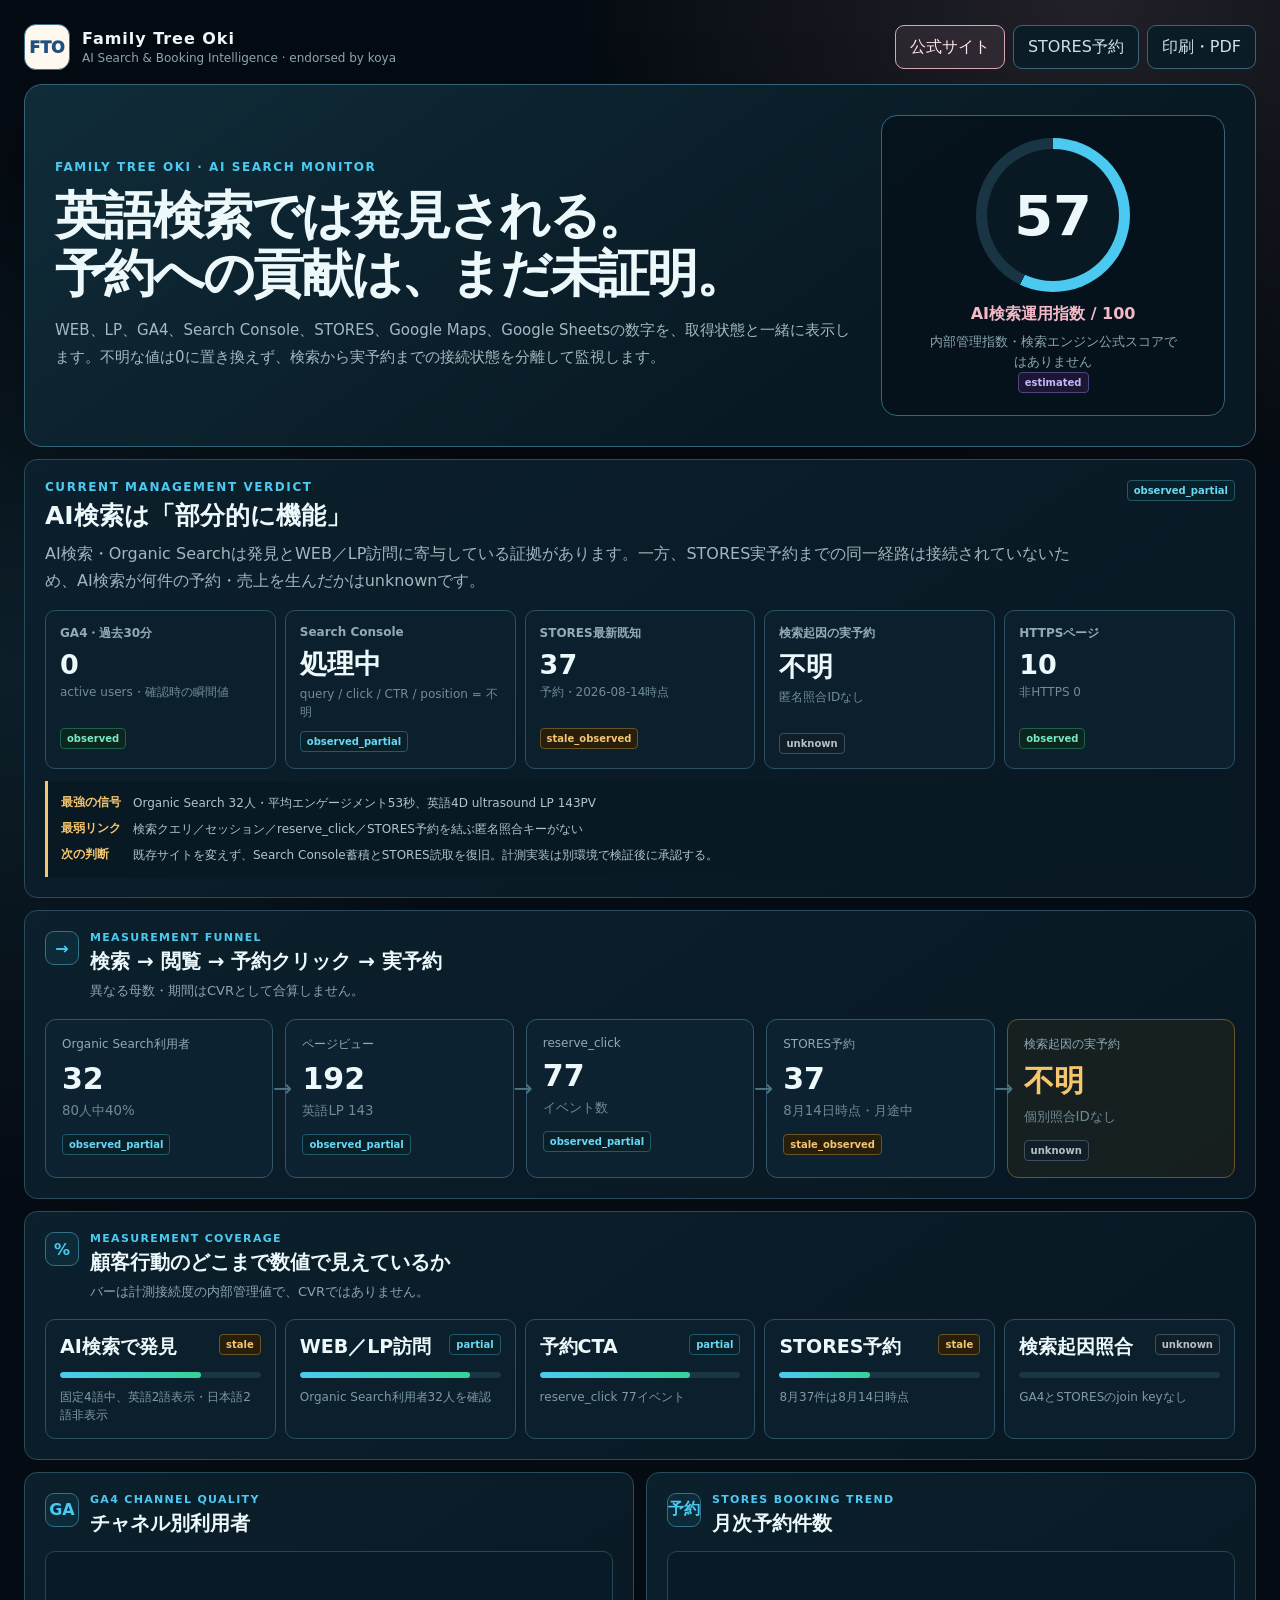
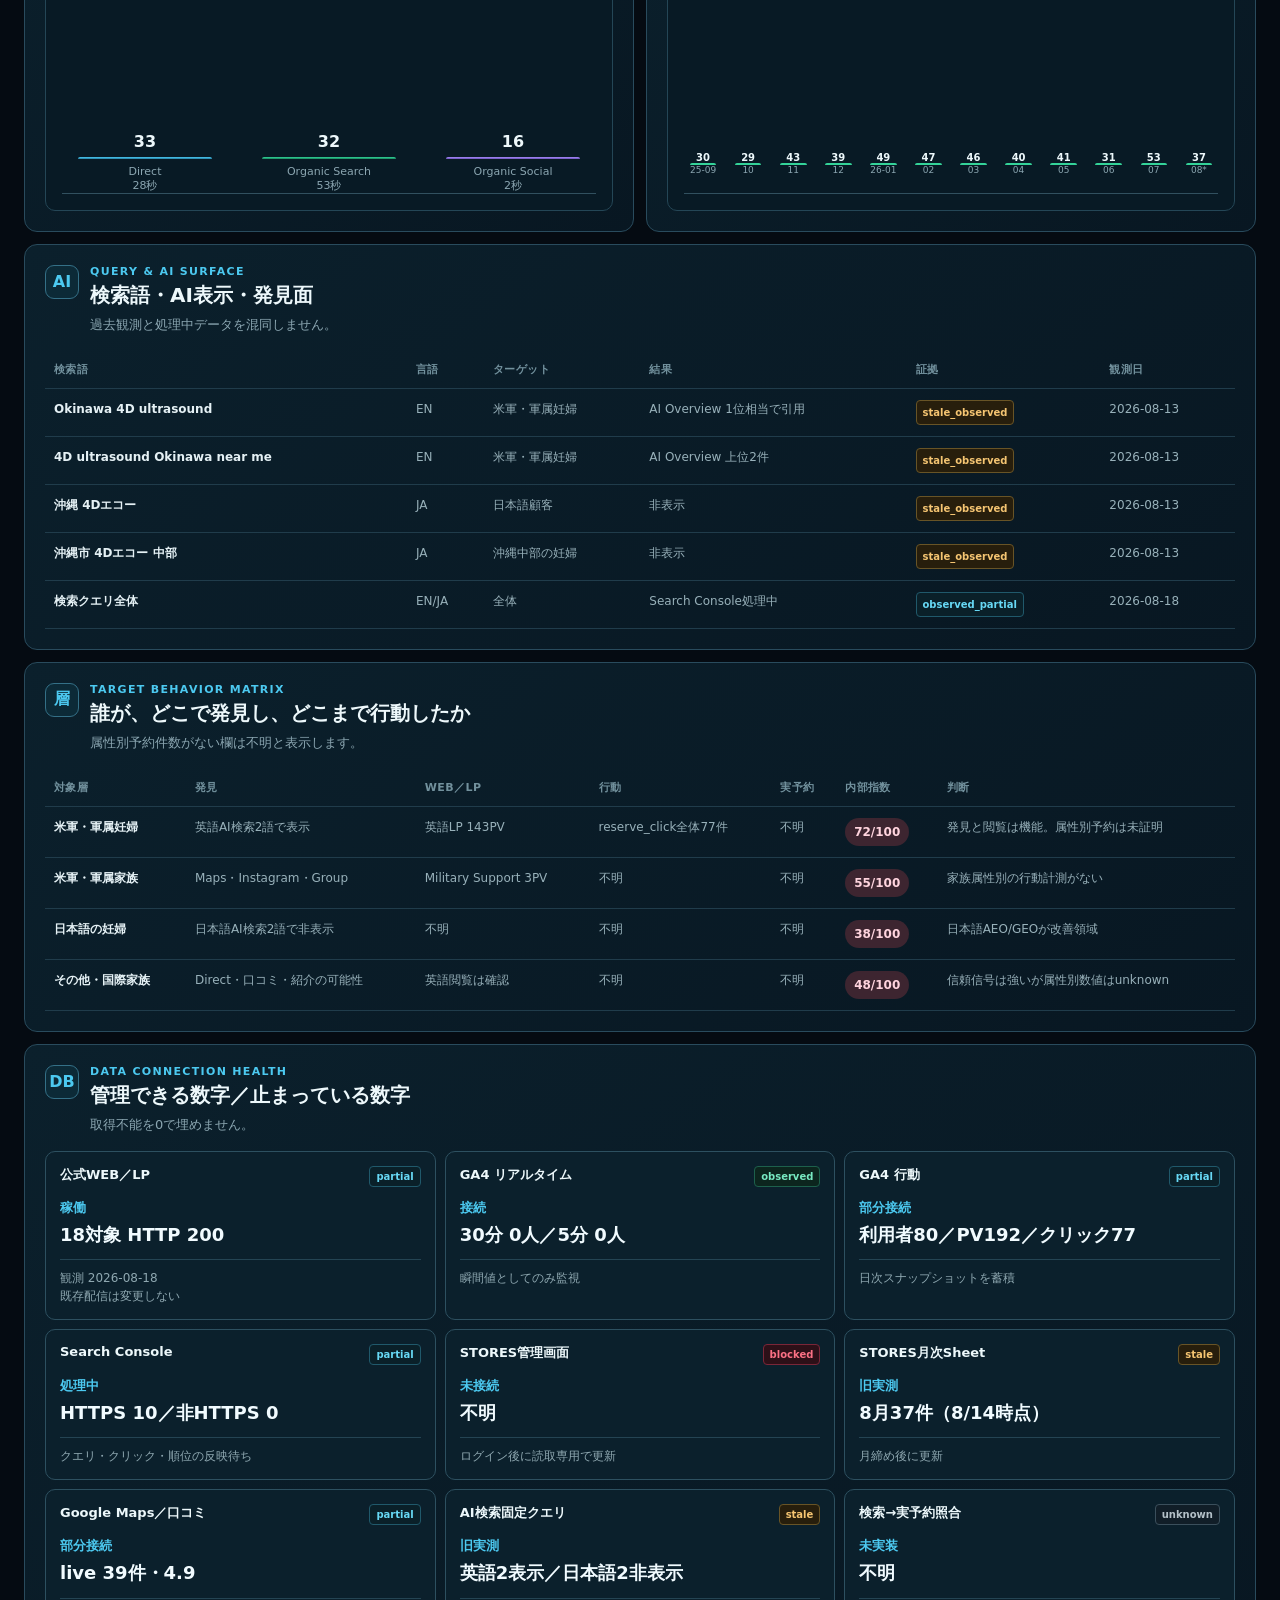
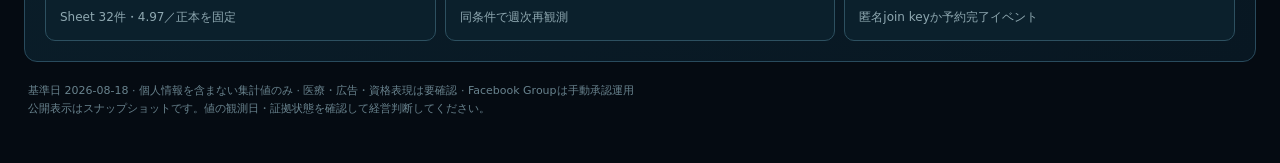
==== familytreeoki-ai-search/index.html @ 5e57e533 "Publish Family Tree Oki AI search dashboard 2026-08-18" ====
<!doctype html>
<html lang="ja">
<head>
  <meta charset="utf-8">
  <meta name="viewport" content="width=device-width,initial-scale=1">
  <meta name="theme-color" content="#07131d">
  <meta name="description" content="Family Tree OkiのAI検索、WEB・LP行動、予約導線を証拠状態付きで可視化する経営ダッシュボード">
  <title>Family Tree Oki AI検索・予約ダッシュボード | koya</title>
  <style>
    :root{--bg:#050b12;--panel:#0b202c;--raised:#0e2a38;--line:#294b5d;--text:#edf8fb;--muted:#8ba6b1;--cyan:#4cc9f0;--teal:#34d399;--amber:#f6c66f;--rose:#f4b9c7;--red:#fb7185;--violet:#c4b5fd}
    *{box-sizing:border-box}html{scroll-behavior:smooth}body{margin:0;background:radial-gradient(circle at 85% 0,rgb(244 185 199/12%),transparent 32rem),radial-gradient(circle at 0 20%,rgb(76 201 240/10%),transparent 32rem),var(--bg);color:var(--text);font-family:Inter,"Noto Sans JP","Yu Gothic UI",Meiryo,system-ui,sans-serif}
    a,button{font:inherit}a{color:inherit}.shell{max-width:1480px;margin:auto;padding:24px}.top{display:flex;align-items:center;justify-content:space-between;gap:16px;margin-bottom:14px}.brand{display:flex;align-items:center;gap:12px}.mark{width:46px;height:46px;display:grid;place-items:center;border:1px solid #3b7188;border-radius:12px;background:#fff8ef;color:#205080;font-weight:1000}.brand b{display:block;font-size:16px;letter-spacing:.06em}.brand small{display:block;margin-top:3px;color:var(--muted);font-size:12px}.top-actions{display:flex;gap:8px;flex-wrap:wrap}.button{min-height:44px;padding:0 14px;display:inline-flex;align-items:center;border:1px solid #3b6577;border-radius:9px;background:#0b1c27;color:#cbe2e9;text-decoration:none;cursor:pointer}.button.primary{border-color:#d9a5b2;color:#ffe4ea;background:rgb(217 165 178/10%)}
    .hero{padding:30px;display:grid;grid-template-columns:minmax(0,1.4fr) minmax(280px,.6fr);gap:24px;align-items:center;border:1px solid #356377;border-radius:18px;background:linear-gradient(145deg,#102c39,#081923 68%);box-shadow:0 24px 70px rgb(0 0 0/25%)}.eyebrow{color:var(--cyan);font-size:12px;font-weight:900;letter-spacing:.13em}.hero h1{max-width:900px;margin:12px 0 14px;font-size:clamp(30px,4vw,52px);line-height:1.15;letter-spacing:-.04em}.hero p{max-width:930px;margin:0;color:#a2bac3;font-size:15px;line-height:1.8}.score{min-height:250px;padding:22px;display:grid;place-items:center;align-content:center;border:1px solid #37657a;border-radius:16px;background:rgb(4 15 23/65%);text-align:center}.ring{width:154px;height:154px;display:grid;place-items:center;border-radius:50%;background:conic-gradient(var(--cyan) 0 205.2deg,#193543 205.2deg);position:relative}.ring:after{content:"";position:absolute;inset:11px;border-radius:50%;background:#081923}.ring strong{position:relative;z-index:1;font-size:56px}.score span{margin-top:12px;color:var(--rose);font-weight:900}.score small{max-width:250px;margin-top:7px;color:var(--muted);line-height:1.5}
    .panel{margin-top:12px;padding:20px;border:1px solid var(--line);border-radius:13px;background:linear-gradient(145deg,#0b202c,#081722)}.section-head{display:flex;align-items:flex-start;gap:11px}.icon{width:34px;height:34px;display:grid;place-items:center;flex:0 0 auto;border:1px solid #347087;border-radius:9px;background:#0c2a37;color:var(--cyan);font-weight:900}.section-head small{display:block;color:var(--cyan);font-size:11px;font-weight:900;letter-spacing:.12em}.section-head h2{margin:4px 0 0;font-size:20px}.section-head p{margin:6px 0 0;color:var(--muted);font-size:13px;line-height:1.55}
    .verdict{display:flex;align-items:flex-start;justify-content:space-between;gap:20px}.verdict h2{margin:5px 0 8px;font-size:25px}.verdict p{max-width:1050px;margin:0;color:#9fb7c0;line-height:1.7}.grid5{margin-top:16px;display:grid;grid-template-columns:repeat(5,minmax(0,1fr));gap:9px}.grid4{margin-top:16px;display:grid;grid-template-columns:repeat(4,minmax(0,1fr));gap:9px}.grid3{margin-top:16px;display:grid;grid-template-columns:repeat(3,minmax(0,1fr));gap:9px}.card{min-width:0;padding:14px;border:1px solid #2d5060;border-radius:10px;background:var(--panel)}.card>span{display:block;color:#91acb7;font-size:12px;font-weight:800}.card>strong{display:block;margin-top:7px;font-size:27px;font-variant-numeric:tabular-nums}.card>small{display:block;min-height:34px;margin:4px 0 9px;color:#718c97;font-size:12px;line-height:1.45}.e{display:inline-flex;width:max-content;padding:4px 6px;border:1px solid #3b4f5c;border-radius:4px;background:#111e28;color:#a8b7c0;font-size:10px;font-weight:900}.observed{color:#78e9c2;border-color:#1d604c;background:#0c251e}.partial{color:#67d8f5;border-color:#20596b;background:#0a2029}.stale{color:#f5c572;border-color:#685426;background:#271e0c}.estimated{color:#c4b5fd;border-color:#51447f;background:#1b1730}.unknown{color:#b3c0c8}.blocked{color:#fb7185;border-color:#7a2638;background:#2d1018}
    .decision{margin-top:12px;padding:13px;display:grid;grid-template-columns:auto minmax(0,1fr);gap:8px 12px;border-left:3px solid var(--amber);background:#091923}.decision b{color:var(--amber);font-size:12px}.decision span{color:#afc5cc;font-size:12px;line-height:1.5}.funnel{margin-top:18px;display:grid;grid-template-columns:repeat(5,minmax(0,1fr));gap:12px}.stage{position:relative;min-height:150px;padding:16px;border:1px solid #315668;border-radius:11px;background:#0c2230}.stage:not(:last-child):after{content:"→";position:absolute;right:-20px;top:55px;color:#4a7585;font-size:23px;z-index:2}.stage span{display:block;color:#8eabb6;font-size:12px}.stage strong{display:block;margin-top:8px;font-size:30px}.stage small{display:block;margin:5px 0 12px;color:#6f8b96;line-height:1.5}.stage.last{border-color:#6a5528;background:rgb(73 54 20/22%)}.stage.last strong{color:var(--amber)}
    .meter{height:6px;margin-top:12px;overflow:hidden;border-radius:6px;background:#183644}.meter i{display:block;height:100%;border-radius:inherit;background:linear-gradient(90deg,var(--cyan),var(--teal))}.coverage .card header{display:flex;align-items:flex-start;justify-content:space-between;gap:8px}.coverage .card header strong{font-size:19px}.coverage .card p{margin:10px 0 0;color:#7f9aa6;font-size:12px;line-height:1.5}.charts{display:grid;grid-template-columns:1fr 1fr;gap:12px}.chart{height:260px;margin-top:14px;padding:16px;border:1px solid #244656;border-radius:10px;background:#081a25}.bars{height:100%;display:flex;align-items:end;justify-content:space-around;gap:18px;border-bottom:1px solid #31505f}.bar{width:25%;display:grid;align-content:end;justify-items:center;gap:6px;height:100%}.bar i{width:100%;min-height:2px;border-radius:7px 7px 0 0;background:linear-gradient(#4cc9f0,#247fa3)}.bar:nth-child(2) i{background:linear-gradient(#34d399,#16865f)}.bar:nth-child(3) i{background:linear-gradient(#a78bfa,#6b53bc)}.bar b{font-size:16px}.bar span{height:28px;color:var(--muted);font-size:11px;text-align:center}.trend{height:100%;display:flex;align-items:end;gap:7px;border-bottom:1px solid #31505f}.trend div{flex:1;display:grid;align-content:end;justify-items:center;height:100%}.trend i{width:70%;min-height:2px;border-radius:5px 5px 0 0;background:var(--teal)}.trend b{font-size:10px}.trend span{height:28px;color:var(--muted);font-size:9px}
    .table-wrap{margin-top:16px;overflow:auto}table{width:100%;min-width:920px;border-collapse:collapse}th,td{padding:11px 9px;border-bottom:1px solid #203c4b;text-align:left;vertical-align:top}th{color:#72919d;font-size:11px;letter-spacing:.04em}td{color:#98b1ba;font-size:12px;line-height:1.5}td strong{color:#e5f1f5}.pill{display:inline-flex;padding:5px 9px;border-radius:999px;background:#3d2530;color:#ffd4de;font-weight:900}.connections .card header{display:flex;justify-content:space-between;gap:8px}.connections .card header strong{font-size:13px}.connections .card h3{margin:12px 0 5px;color:var(--cyan);font-size:13px}.connections .card p{margin:0;color:#f1fbff;font-size:18px;font-weight:800;line-height:1.4}.connections .card footer{margin-top:12px;padding-top:9px;border-top:1px solid #244453;color:#8fa8b1;font-size:12px;line-height:1.5}.foot{padding:20px 4px;color:#69838e;font-size:11px;line-height:1.7}.print-note{display:none}
    @media(max-width:1150px){.grid5{grid-template-columns:repeat(3,1fr)}.grid4{grid-template-columns:repeat(2,1fr)}.funnel{grid-template-columns:repeat(2,1fr)}.stage:after{display:none}}
    @media(max-width:760px){.shell{padding:10px}.top,.verdict{display:grid}.hero,.charts{grid-template-columns:1fr}.hero{padding:22px}.grid5,.grid4,.grid3,.funnel{grid-template-columns:1fr}.decision{grid-template-columns:1fr}.top-actions{width:100%}.button{flex:1;justify-content:center}.score{min-height:220px}.panel{padding:15px}.chart{height:230px}.brand small{font-size:11px}}
    @media print{body{background:#fff;color:#17232b}.top-actions{display:none}.panel,.hero,.card,.chart,.score,.stage{break-inside:avoid;background:#fff;color:#17232b;box-shadow:none}.hero h1,.card>strong,.stage strong,.connections .card p{color:#17232b}.print-note{display:block}}
  </style>
</head>
<body>
  <main class="shell">
    <header class="top"><div class="brand"><div class="mark">FTO</div><div><b>Family Tree Oki</b><small>AI Search &amp; Booking Intelligence · endorsed by koya</small></div></div><div class="top-actions"><a class="button primary" href="https://familytreeoki.com/military-family-support/" target="_blank" rel="noreferrer">公式サイト</a><a class="button" href="https://familytree-oki.stores.jp/reserve/familytree_oki/1516927#pageContent" target="_blank" rel="noreferrer">STORES予約</a><button class="button" onclick="window.print()">印刷・PDF</button></div></header>
    <section class="hero"><div><div class="eyebrow">FAMILY TREE OKI · AI SEARCH MONITOR</div><h1>英語検索では発見される。<br>予約への貢献は、まだ未証明。</h1><p>WEB、LP、GA4、Search Console、STORES、Google Maps、Google Sheetsの数字を、取得状態と一緒に表示します。不明な値は0に置き換えず、検索から実予約までの接続状態を分離して監視します。</p></div><aside class="score"><div class="ring"><strong>57</strong></div><span>AI検索運用指数 / 100</span><small>内部管理指数・検索エンジン公式スコアではありません</small><div class="e estimated">estimated</div></aside></section>
    <section class="panel"><div class="verdict"><div><div class="eyebrow">CURRENT MANAGEMENT VERDICT</div><h2>AI検索は「部分的に機能」</h2><p>AI検索・Organic Searchは発見とWEB／LP訪問に寄与している証拠があります。一方、STORES実予約までの同一経路は接続されていないため、AI検索が何件の予約・売上を生んだかはunknownです。</p></div><div class="e partial">observed_partial</div></div><div class="grid5"><article class="card"><span>GA4・過去30分</span><strong>0</strong><small>active users・確認時の瞬間値</small><div class="e observed">observed</div></article><article class="card"><span>Search Console</span><strong>処理中</strong><small>query / click / CTR / position = 不明</small><div class="e partial">observed_partial</div></article><article class="card"><span>STORES最新既知</span><strong>37</strong><small>予約・2026-08-14時点</small><div class="e stale">stale_observed</div></article><article class="card"><span>検索起因の実予約</span><strong>不明</strong><small>匿名照合IDなし</small><div class="e unknown">unknown</div></article><article class="card"><span>HTTPSページ</span><strong>10</strong><small>非HTTPS 0</small><div class="e observed">observed</div></article></div><div class="decision"><b>最強の信号</b><span>Organic Search 32人・平均エンゲージメント53秒、英語4D ultrasound LP 143PV</span><b>最弱リンク</b><span>検索クエリ／セッション／reserve_click／STORES予約を結ぶ匿名照合キーがない</span><b>次の判断</b><span>既存サイトを変えず、Search Console蓄積とSTORES読取を復旧。計測実装は別環境で検証後に承認する。</span></div></section>
    <section class="panel"><div class="section-head"><div class="icon">→</div><div><small>MEASUREMENT FUNNEL</small><h2>検索 → 閲覧 → 予約クリック → 実予約</h2><p>異なる母数・期間はCVRとして合算しません。</p></div></div><div class="funnel"><article class="stage"><span>Organic Search利用者</span><strong>32</strong><small>80人中40%</small><div class="e partial">observed_partial</div></article><article class="stage"><span>ページビュー</span><strong>192</strong><small>英語LP 143</small><div class="e partial">observed_partial</div></article><article class="stage"><span>reserve_click</span><strong>77</strong><small>イベント数</small><div class="e partial">observed_partial</div></article><article class="stage"><span>STORES予約</span><strong>37</strong><small>8月14日時点・月途中</small><div class="e stale">stale_observed</div></article><article class="stage last"><span>検索起因の実予約</span><strong>不明</strong><small>個別照合IDなし</small><div class="e unknown">unknown</div></article></div></section>
    <section class="panel coverage"><div class="section-head"><div class="icon">%</div><div><small>MEASUREMENT COVERAGE</small><h2>顧客行動のどこまで数値で見えているか</h2><p>バーは計測接続度の内部管理値で、CVRではありません。</p></div></div><div class="grid5"><article class="card"><header><strong>AI検索で発見</strong><div class="e stale">stale</div></header><div class="meter"><i style="width:70%"></i></div><p>固定4語中、英語2語表示・日本語2語非表示</p></article><article class="card"><header><strong>WEB／LP訪問</strong><div class="e partial">partial</div></header><div class="meter"><i style="width:85%"></i></div><p>Organic Search利用者32人を確認</p></article><article class="card"><header><strong>予約CTA</strong><div class="e partial">partial</div></header><div class="meter"><i style="width:75%"></i></div><p>reserve_click 77イベント</p></article><article class="card"><header><strong>STORES予約</strong><div class="e stale">stale</div></header><div class="meter"><i style="width:45%"></i></div><p>8月37件は8月14日時点</p></article><article class="card"><header><strong>検索起因照合</strong><div class="e unknown">unknown</div></header><div class="meter"><i style="width:0%"></i></div><p>GA4とSTORESのjoin keyなし</p></article></div></section>
    <section class="charts"><article class="panel"><div class="section-head"><div class="icon">GA</div><div><small>GA4 CHANNEL QUALITY</small><h2>チャネル別利用者</h2></div></div><div class="chart"><div class="bars"><div class="bar"><b>33</b><i style="height:72%"></i><span>Direct<br>28秒</span></div><div class="bar"><b>32</b><i style="height:96%"></i><span>Organic Search<br>53秒</span></div><div class="bar"><b>16</b><i style="height:28%"></i><span>Organic Social<br>2秒</span></div></div></div></article><article class="panel"><div class="section-head"><div class="icon">予約</div><div><small>STORES BOOKING TREND</small><h2>月次予約件数</h2></div></div><div class="chart"><div class="trend"><div><b>30</b><i style="height:45%"></i><span>25-09</span></div><div><b>29</b><i style="height:43%"></i><span>10</span></div><div><b>43</b><i style="height:70%"></i><span>11</span></div><div><b>39</b><i style="height:62%"></i><span>12</span></div><div><b>49</b><i style="height:82%"></i><span>26-01</span></div><div><b>47</b><i style="height:77%"></i><span>02</span></div><div><b>46</b><i style="height:75%"></i><span>03</span></div><div><b>40</b><i style="height:64%"></i><span>04</span></div><div><b>41</b><i style="height:66%"></i><span>05</span></div><div><b>31</b><i style="height:47%"></i><span>06</span></div><div><b>53</b><i style="height:92%"></i><span>07</span></div><div><b>37</b><i style="height:58%"></i><span>08*</span></div></div></div></article></section>
    <section class="panel"><div class="section-head"><div class="icon">AI</div><div><small>QUERY &amp; AI SURFACE</small><h2>検索語・AI表示・発見面</h2><p>過去観測と処理中データを混同しません。</p></div></div><div class="table-wrap"><table><thead><tr><th>検索語</th><th>言語</th><th>ターゲット</th><th>結果</th><th>証拠</th><th>観測日</th></tr></thead><tbody><tr><td><strong>Okinawa 4D ultrasound</strong></td><td>EN</td><td>米軍・軍属妊婦</td><td>AI Overview 1位相当で引用</td><td><span class="e stale">stale_observed</span></td><td>2026-08-13</td></tr><tr><td><strong>4D ultrasound Okinawa near me</strong></td><td>EN</td><td>米軍・軍属妊婦</td><td>AI Overview 上位2件</td><td><span class="e stale">stale_observed</span></td><td>2026-08-13</td></tr><tr><td><strong>沖縄 4Dエコー</strong></td><td>JA</td><td>日本語顧客</td><td>非表示</td><td><span class="e stale">stale_observed</span></td><td>2026-08-13</td></tr><tr><td><strong>沖縄市 4Dエコー 中部</strong></td><td>JA</td><td>沖縄中部の妊婦</td><td>非表示</td><td><span class="e stale">stale_observed</span></td><td>2026-08-13</td></tr><tr><td><strong>検索クエリ全体</strong></td><td>EN/JA</td><td>全体</td><td>Search Console処理中</td><td><span class="e partial">observed_partial</span></td><td>2026-08-18</td></tr></tbody></table></div></section>
    <section class="panel"><div class="section-head"><div class="icon">層</div><div><small>TARGET BEHAVIOR MATRIX</small><h2>誰が、どこで発見し、どこまで行動したか</h2><p>属性別予約件数がない欄は不明と表示します。</p></div></div><div class="table-wrap"><table><thead><tr><th>対象層</th><th>発見</th><th>WEB／LP</th><th>行動</th><th>実予約</th><th>内部指数</th><th>判断</th></tr></thead><tbody><tr><td><strong>米軍・軍属妊婦</strong></td><td>英語AI検索2語で表示</td><td>英語LP 143PV</td><td>reserve_click全体77件</td><td>不明</td><td><span class="pill">72/100</span></td><td>発見と閲覧は機能。属性別予約は未証明</td></tr><tr><td><strong>米軍・軍属家族</strong></td><td>Maps・Instagram・Group</td><td>Military Support 3PV</td><td>不明</td><td>不明</td><td><span class="pill">55/100</span></td><td>家族属性別の行動計測がない</td></tr><tr><td><strong>日本語の妊婦</strong></td><td>日本語AI検索2語で非表示</td><td>不明</td><td>不明</td><td>不明</td><td><span class="pill">38/100</span></td><td>日本語AEO/GEOが改善領域</td></tr><tr><td><strong>その他・国際家族</strong></td><td>Direct・口コミ・紹介の可能性</td><td>英語閲覧は確認</td><td>不明</td><td>不明</td><td><span class="pill">48/100</span></td><td>信頼信号は強いが属性別数値はunknown</td></tr></tbody></table></div></section>
    <section class="panel connections"><div class="section-head"><div class="icon">DB</div><div><small>DATA CONNECTION HEALTH</small><h2>管理できる数字／止まっている数字</h2><p>取得不能を0で埋めません。</p></div></div><div class="grid3"><article class="card"><header><strong>公式WEB／LP</strong><span class="e partial">partial</span></header><h3>稼働</h3><p>18対象 HTTP 200</p><footer>観測 2026-08-18<br>既存配信は変更しない</footer></article><article class="card"><header><strong>GA4 リアルタイム</strong><span class="e observed">observed</span></header><h3>接続</h3><p>30分 0人／5分 0人</p><footer>瞬間値としてのみ監視</footer></article><article class="card"><header><strong>GA4 行動</strong><span class="e partial">partial</span></header><h3>部分接続</h3><p>利用者80／PV192／クリック77</p><footer>日次スナップショットを蓄積</footer></article><article class="card"><header><strong>Search Console</strong><span class="e partial">partial</span></header><h3>処理中</h3><p>HTTPS 10／非HTTPS 0</p><footer>クエリ・クリック・順位の反映待ち</footer></article><article class="card"><header><strong>STORES管理画面</strong><span class="e blocked">blocked</span></header><h3>未接続</h3><p>不明</p><footer>ログイン後に読取専用で更新</footer></article><article class="card"><header><strong>STORES月次Sheet</strong><span class="e stale">stale</span></header><h3>旧実測</h3><p>8月37件（8/14時点）</p><footer>月締め後に更新</footer></article><article class="card"><header><strong>Google Maps／口コミ</strong><span class="e partial">partial</span></header><h3>部分接続</h3><p>live 39件・4.9</p><footer>Sheet 32件・4.97／正本を固定</footer></article><article class="card"><header><strong>AI検索固定クエリ</strong><span class="e stale">stale</span></header><h3>旧実測</h3><p>英語2表示／日本語2非表示</p><footer>同条件で週次再観測</footer></article><article class="card"><header><strong>検索→実予約照合</strong><span class="e unknown">unknown</span></header><h3>未実装</h3><p>不明</p><footer>匿名join keyか予約完了イベント</footer></article></div></section>
    <footer class="foot">基準日 2026-08-18 · 個人情報を含まない集計値のみ · 医療・広告・資格表現は要確認 · Facebook Groupは手動承認運用<br>公開表示はスナップショットです。値の観測日・証拠状態を確認して経営判断してください。</footer>
  </main>
</body>
</html>
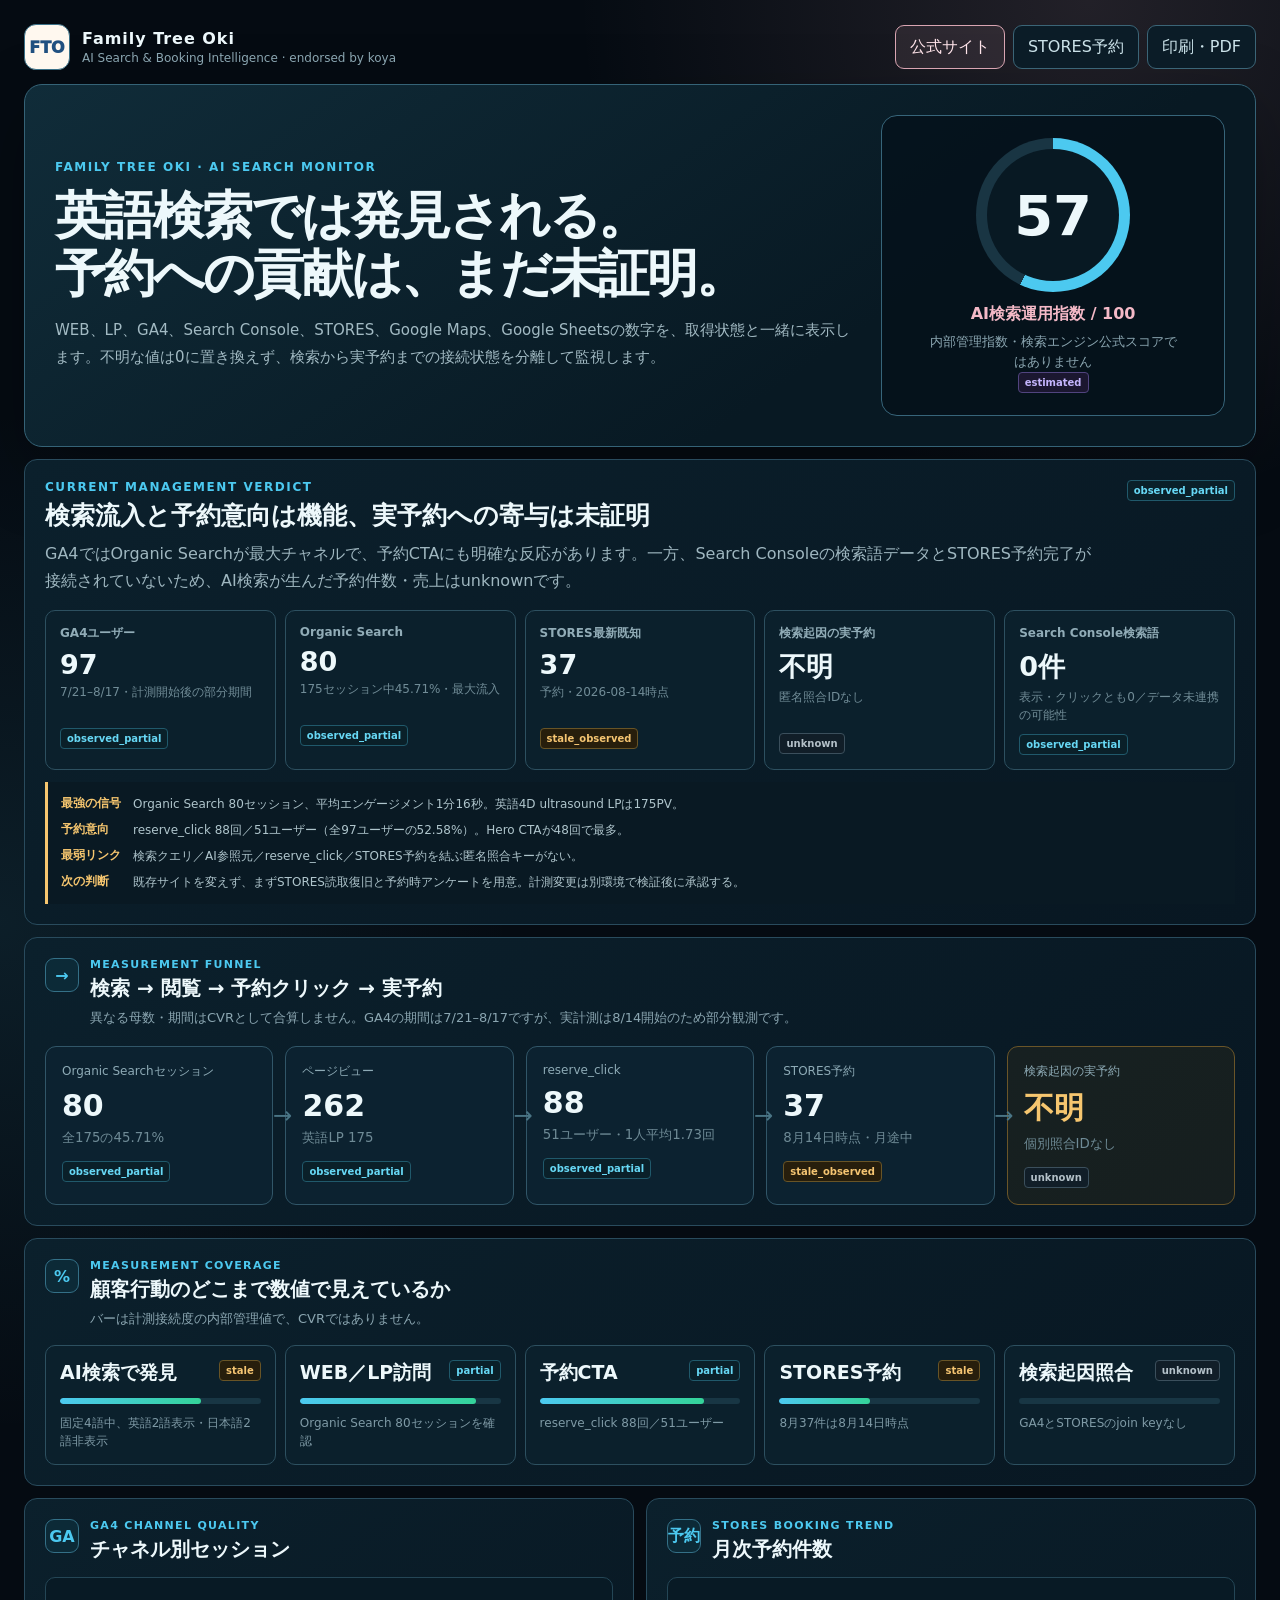
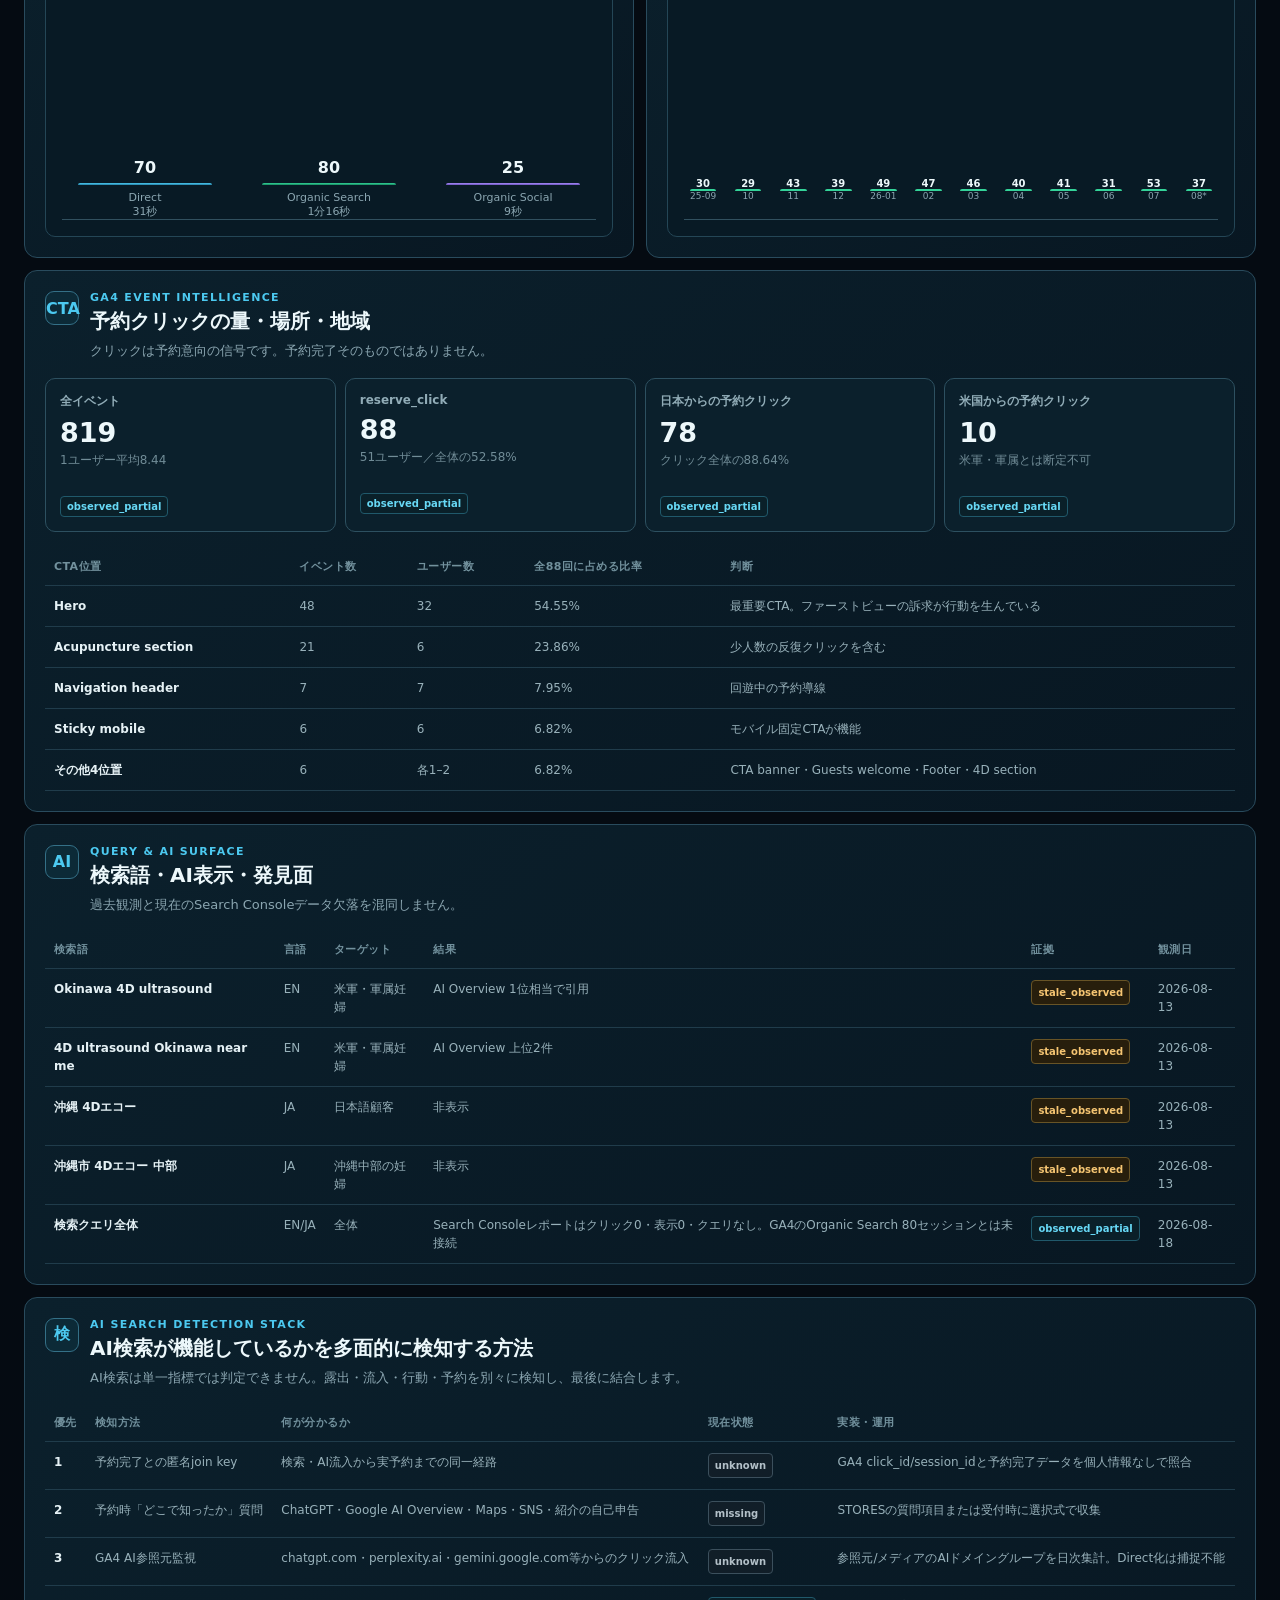
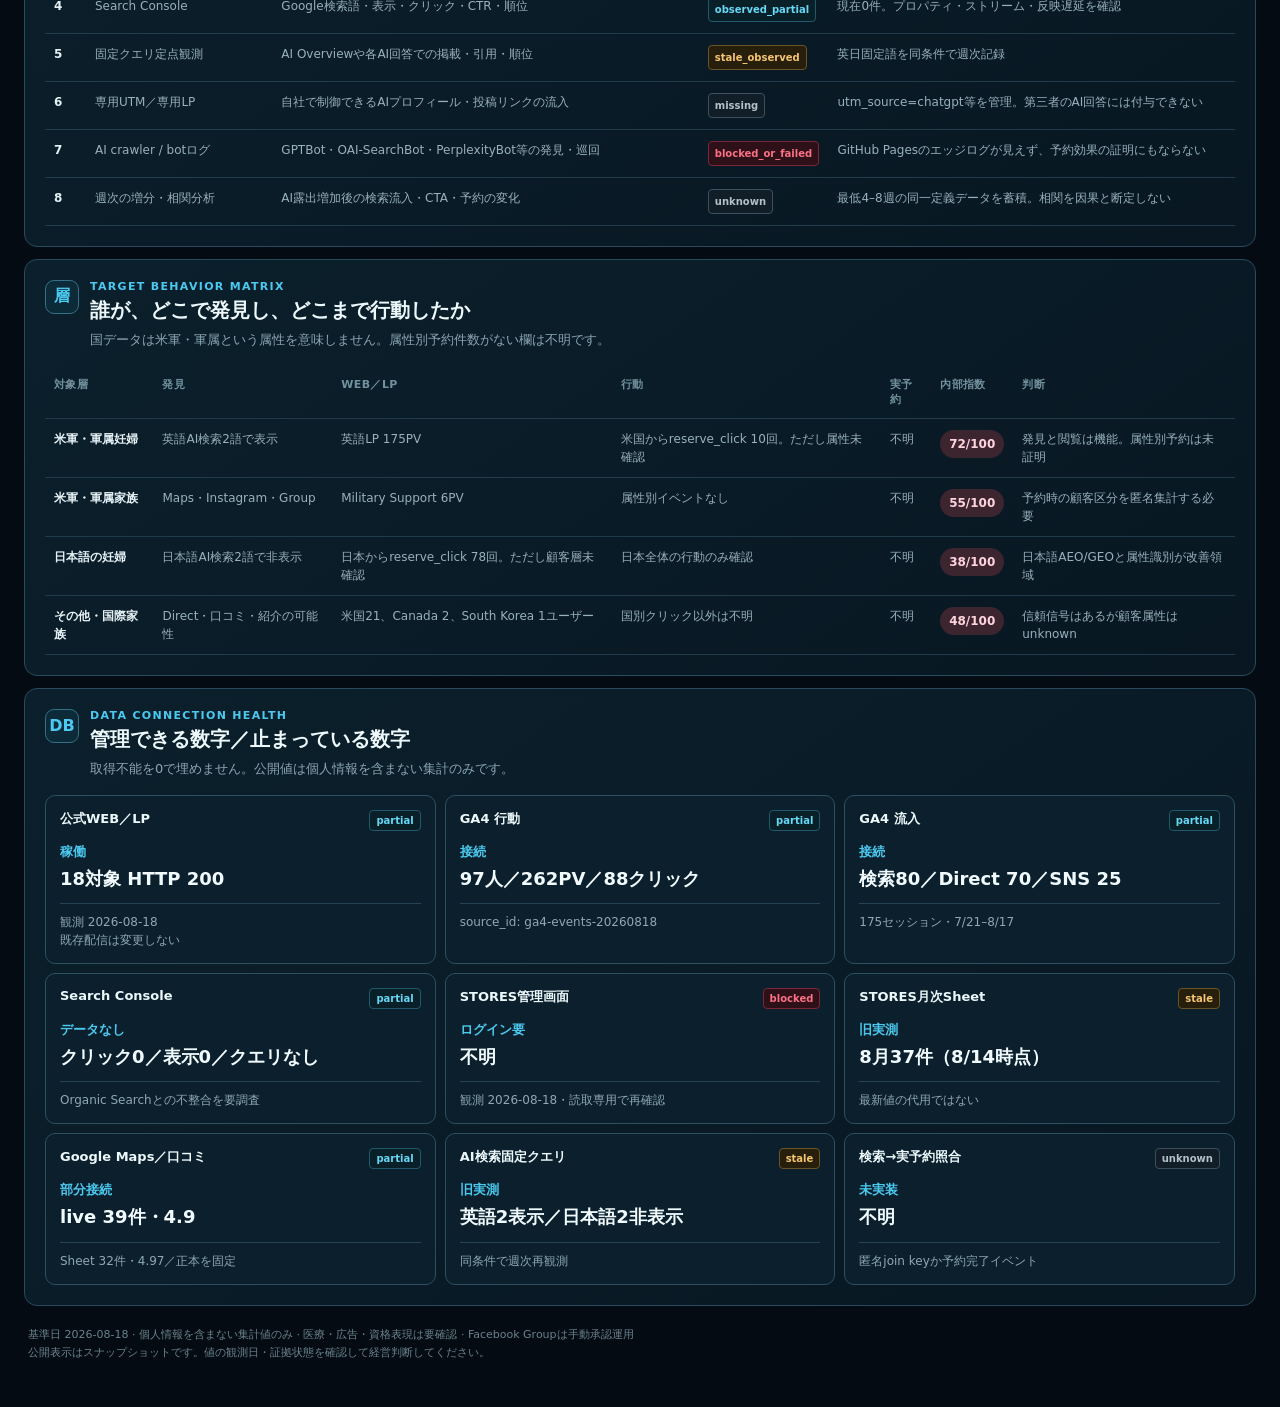
==== commit 489ab2c5: "Update Family Tree Oki AI search dashboard with GA4 event analysis" ====
--- a/familytreeoki-ai-search/index.html
+++ b/familytreeoki-ai-search/index.html
@@ -25,13 +25,15 @@
   <main class="shell">
     <header class="top"><div class="brand"><div class="mark">FTO</div><div><b>Family Tree Oki</b><small>AI Search &amp; Booking Intelligence · endorsed by koya</small></div></div><div class="top-actions"><a class="button primary" href="https://familytreeoki.com/military-family-support/" target="_blank" rel="noreferrer">公式サイト</a><a class="button" href="https://familytree-oki.stores.jp/reserve/familytree_oki/1516927#pageContent" target="_blank" rel="noreferrer">STORES予約</a><button class="button" onclick="window.print()">印刷・PDF</button></div></header>
     <section class="hero"><div><div class="eyebrow">FAMILY TREE OKI · AI SEARCH MONITOR</div><h1>英語検索では発見される。<br>予約への貢献は、まだ未証明。</h1><p>WEB、LP、GA4、Search Console、STORES、Google Maps、Google Sheetsの数字を、取得状態と一緒に表示します。不明な値は0に置き換えず、検索から実予約までの接続状態を分離して監視します。</p></div><aside class="score"><div class="ring"><strong>57</strong></div><span>AI検索運用指数 / 100</span><small>内部管理指数・検索エンジン公式スコアではありません</small><div class="e estimated">estimated</div></aside></section>
-    <section class="panel"><div class="verdict"><div><div class="eyebrow">CURRENT MANAGEMENT VERDICT</div><h2>AI検索は「部分的に機能」</h2><p>AI検索・Organic Searchは発見とWEB／LP訪問に寄与している証拠があります。一方、STORES実予約までの同一経路は接続されていないため、AI検索が何件の予約・売上を生んだかはunknownです。</p></div><div class="e partial">observed_partial</div></div><div class="grid5"><article class="card"><span>GA4・過去30分</span><strong>0</strong><small>active users・確認時の瞬間値</small><div class="e observed">observed</div></article><article class="card"><span>Search Console</span><strong>処理中</strong><small>query / click / CTR / position = 不明</small><div class="e partial">observed_partial</div></article><article class="card"><span>STORES最新既知</span><strong>37</strong><small>予約・2026-08-14時点</small><div class="e stale">stale_observed</div></article><article class="card"><span>検索起因の実予約</span><strong>不明</strong><small>匿名照合IDなし</small><div class="e unknown">unknown</div></article><article class="card"><span>HTTPSページ</span><strong>10</strong><small>非HTTPS 0</small><div class="e observed">observed</div></article></div><div class="decision"><b>最強の信号</b><span>Organic Search 32人・平均エンゲージメント53秒、英語4D ultrasound LP 143PV</span><b>最弱リンク</b><span>検索クエリ／セッション／reserve_click／STORES予約を結ぶ匿名照合キーがない</span><b>次の判断</b><span>既存サイトを変えず、Search Console蓄積とSTORES読取を復旧。計測実装は別環境で検証後に承認する。</span></div></section>
-    <section class="panel"><div class="section-head"><div class="icon">→</div><div><small>MEASUREMENT FUNNEL</small><h2>検索 → 閲覧 → 予約クリック → 実予約</h2><p>異なる母数・期間はCVRとして合算しません。</p></div></div><div class="funnel"><article class="stage"><span>Organic Search利用者</span><strong>32</strong><small>80人中40%</small><div class="e partial">observed_partial</div></article><article class="stage"><span>ページビュー</span><strong>192</strong><small>英語LP 143</small><div class="e partial">observed_partial</div></article><article class="stage"><span>reserve_click</span><strong>77</strong><small>イベント数</small><div class="e partial">observed_partial</div></article><article class="stage"><span>STORES予約</span><strong>37</strong><small>8月14日時点・月途中</small><div class="e stale">stale_observed</div></article><article class="stage last"><span>検索起因の実予約</span><strong>不明</strong><small>個別照合IDなし</small><div class="e unknown">unknown</div></article></div></section>
-    <section class="panel coverage"><div class="section-head"><div class="icon">%</div><div><small>MEASUREMENT COVERAGE</small><h2>顧客行動のどこまで数値で見えているか</h2><p>バーは計測接続度の内部管理値で、CVRではありません。</p></div></div><div class="grid5"><article class="card"><header><strong>AI検索で発見</strong><div class="e stale">stale</div></header><div class="meter"><i style="width:70%"></i></div><p>固定4語中、英語2語表示・日本語2語非表示</p></article><article class="card"><header><strong>WEB／LP訪問</strong><div class="e partial">partial</div></header><div class="meter"><i style="width:85%"></i></div><p>Organic Search利用者32人を確認</p></article><article class="card"><header><strong>予約CTA</strong><div class="e partial">partial</div></header><div class="meter"><i style="width:75%"></i></div><p>reserve_click 77イベント</p></article><article class="card"><header><strong>STORES予約</strong><div class="e stale">stale</div></header><div class="meter"><i style="width:45%"></i></div><p>8月37件は8月14日時点</p></article><article class="card"><header><strong>検索起因照合</strong><div class="e unknown">unknown</div></header><div class="meter"><i style="width:0%"></i></div><p>GA4とSTORESのjoin keyなし</p></article></div></section>
-    <section class="charts"><article class="panel"><div class="section-head"><div class="icon">GA</div><div><small>GA4 CHANNEL QUALITY</small><h2>チャネル別利用者</h2></div></div><div class="chart"><div class="bars"><div class="bar"><b>33</b><i style="height:72%"></i><span>Direct<br>28秒</span></div><div class="bar"><b>32</b><i style="height:96%"></i><span>Organic Search<br>53秒</span></div><div class="bar"><b>16</b><i style="height:28%"></i><span>Organic Social<br>2秒</span></div></div></div></article><article class="panel"><div class="section-head"><div class="icon">予約</div><div><small>STORES BOOKING TREND</small><h2>月次予約件数</h2></div></div><div class="chart"><div class="trend"><div><b>30</b><i style="height:45%"></i><span>25-09</span></div><div><b>29</b><i style="height:43%"></i><span>10</span></div><div><b>43</b><i style="height:70%"></i><span>11</span></div><div><b>39</b><i style="height:62%"></i><span>12</span></div><div><b>49</b><i style="height:82%"></i><span>26-01</span></div><div><b>47</b><i style="height:77%"></i><span>02</span></div><div><b>46</b><i style="height:75%"></i><span>03</span></div><div><b>40</b><i style="height:64%"></i><span>04</span></div><div><b>41</b><i style="height:66%"></i><span>05</span></div><div><b>31</b><i style="height:47%"></i><span>06</span></div><div><b>53</b><i style="height:92%"></i><span>07</span></div><div><b>37</b><i style="height:58%"></i><span>08*</span></div></div></div></article></section>
-    <section class="panel"><div class="section-head"><div class="icon">AI</div><div><small>QUERY &amp; AI SURFACE</small><h2>検索語・AI表示・発見面</h2><p>過去観測と処理中データを混同しません。</p></div></div><div class="table-wrap"><table><thead><tr><th>検索語</th><th>言語</th><th>ターゲット</th><th>結果</th><th>証拠</th><th>観測日</th></tr></thead><tbody><tr><td><strong>Okinawa 4D ultrasound</strong></td><td>EN</td><td>米軍・軍属妊婦</td><td>AI Overview 1位相当で引用</td><td><span class="e stale">stale_observed</span></td><td>2026-08-13</td></tr><tr><td><strong>4D ultrasound Okinawa near me</strong></td><td>EN</td><td>米軍・軍属妊婦</td><td>AI Overview 上位2件</td><td><span class="e stale">stale_observed</span></td><td>2026-08-13</td></tr><tr><td><strong>沖縄 4Dエコー</strong></td><td>JA</td><td>日本語顧客</td><td>非表示</td><td><span class="e stale">stale_observed</span></td><td>2026-08-13</td></tr><tr><td><strong>沖縄市 4Dエコー 中部</strong></td><td>JA</td><td>沖縄中部の妊婦</td><td>非表示</td><td><span class="e stale">stale_observed</span></td><td>2026-08-13</td></tr><tr><td><strong>検索クエリ全体</strong></td><td>EN/JA</td><td>全体</td><td>Search Console処理中</td><td><span class="e partial">observed_partial</span></td><td>2026-08-18</td></tr></tbody></table></div></section>
-    <section class="panel"><div class="section-head"><div class="icon">層</div><div><small>TARGET BEHAVIOR MATRIX</small><h2>誰が、どこで発見し、どこまで行動したか</h2><p>属性別予約件数がない欄は不明と表示します。</p></div></div><div class="table-wrap"><table><thead><tr><th>対象層</th><th>発見</th><th>WEB／LP</th><th>行動</th><th>実予約</th><th>内部指数</th><th>判断</th></tr></thead><tbody><tr><td><strong>米軍・軍属妊婦</strong></td><td>英語AI検索2語で表示</td><td>英語LP 143PV</td><td>reserve_click全体77件</td><td>不明</td><td><span class="pill">72/100</span></td><td>発見と閲覧は機能。属性別予約は未証明</td></tr><tr><td><strong>米軍・軍属家族</strong></td><td>Maps・Instagram・Group</td><td>Military Support 3PV</td><td>不明</td><td>不明</td><td><span class="pill">55/100</span></td><td>家族属性別の行動計測がない</td></tr><tr><td><strong>日本語の妊婦</strong></td><td>日本語AI検索2語で非表示</td><td>不明</td><td>不明</td><td>不明</td><td><span class="pill">38/100</span></td><td>日本語AEO/GEOが改善領域</td></tr><tr><td><strong>その他・国際家族</strong></td><td>Direct・口コミ・紹介の可能性</td><td>英語閲覧は確認</td><td>不明</td><td>不明</td><td><span class="pill">48/100</span></td><td>信頼信号は強いが属性別数値はunknown</td></tr></tbody></table></div></section>
-    <section class="panel connections"><div class="section-head"><div class="icon">DB</div><div><small>DATA CONNECTION HEALTH</small><h2>管理できる数字／止まっている数字</h2><p>取得不能を0で埋めません。</p></div></div><div class="grid3"><article class="card"><header><strong>公式WEB／LP</strong><span class="e partial">partial</span></header><h3>稼働</h3><p>18対象 HTTP 200</p><footer>観測 2026-08-18<br>既存配信は変更しない</footer></article><article class="card"><header><strong>GA4 リアルタイム</strong><span class="e observed">observed</span></header><h3>接続</h3><p>30分 0人／5分 0人</p><footer>瞬間値としてのみ監視</footer></article><article class="card"><header><strong>GA4 行動</strong><span class="e partial">partial</span></header><h3>部分接続</h3><p>利用者80／PV192／クリック77</p><footer>日次スナップショットを蓄積</footer></article><article class="card"><header><strong>Search Console</strong><span class="e partial">partial</span></header><h3>処理中</h3><p>HTTPS 10／非HTTPS 0</p><footer>クエリ・クリック・順位の反映待ち</footer></article><article class="card"><header><strong>STORES管理画面</strong><span class="e blocked">blocked</span></header><h3>未接続</h3><p>不明</p><footer>ログイン後に読取専用で更新</footer></article><article class="card"><header><strong>STORES月次Sheet</strong><span class="e stale">stale</span></header><h3>旧実測</h3><p>8月37件（8/14時点）</p><footer>月締め後に更新</footer></article><article class="card"><header><strong>Google Maps／口コミ</strong><span class="e partial">partial</span></header><h3>部分接続</h3><p>live 39件・4.9</p><footer>Sheet 32件・4.97／正本を固定</footer></article><article class="card"><header><strong>AI検索固定クエリ</strong><span class="e stale">stale</span></header><h3>旧実測</h3><p>英語2表示／日本語2非表示</p><footer>同条件で週次再観測</footer></article><article class="card"><header><strong>検索→実予約照合</strong><span class="e unknown">unknown</span></header><h3>未実装</h3><p>不明</p><footer>匿名join keyか予約完了イベント</footer></article></div></section>
+    <section class="panel"><div class="verdict"><div><div class="eyebrow">CURRENT MANAGEMENT VERDICT</div><h2>検索流入と予約意向は機能、実予約への寄与は未証明</h2><p>GA4ではOrganic Searchが最大チャネルで、予約CTAにも明確な反応があります。一方、Search Consoleの検索語データとSTORES予約完了が接続されていないため、AI検索が生んだ予約件数・売上はunknownです。</p></div><div class="e partial">observed_partial</div></div><div class="grid5"><article class="card"><span>GA4ユーザー</span><strong>97</strong><small>7/21–8/17・計測開始後の部分期間</small><div class="e partial">observed_partial</div></article><article class="card"><span>Organic Search</span><strong>80</strong><small>175セッション中45.71%・最大流入</small><div class="e partial">observed_partial</div></article><article class="card"><span>STORES最新既知</span><strong>37</strong><small>予約・2026-08-14時点</small><div class="e stale">stale_observed</div></article><article class="card"><span>検索起因の実予約</span><strong>不明</strong><small>匿名照合IDなし</small><div class="e unknown">unknown</div></article><article class="card"><span>Search Console検索語</span><strong>0件</strong><small>表示・クリックとも0／データ未連携の可能性</small><div class="e partial">observed_partial</div></article></div><div class="decision"><b>最強の信号</b><span>Organic Search 80セッション、平均エンゲージメント1分16秒。英語4D ultrasound LPは175PV。</span><b>予約意向</b><span>reserve_click 88回／51ユーザー（全97ユーザーの52.58%）。Hero CTAが48回で最多。</span><b>最弱リンク</b><span>検索クエリ／AI参照元／reserve_click／STORES予約を結ぶ匿名照合キーがない。</span><b>次の判断</b><span>既存サイトを変えず、まずSTORES読取復旧と予約時アンケートを用意。計測変更は別環境で検証後に承認する。</span></div></section>
+    <section class="panel"><div class="section-head"><div class="icon">→</div><div><small>MEASUREMENT FUNNEL</small><h2>検索 → 閲覧 → 予約クリック → 実予約</h2><p>異なる母数・期間はCVRとして合算しません。GA4の期間は7/21–8/17ですが、実計測は8/14開始のため部分観測です。</p></div></div><div class="funnel"><article class="stage"><span>Organic Searchセッション</span><strong>80</strong><small>全175の45.71%</small><div class="e partial">observed_partial</div></article><article class="stage"><span>ページビュー</span><strong>262</strong><small>英語LP 175</small><div class="e partial">observed_partial</div></article><article class="stage"><span>reserve_click</span><strong>88</strong><small>51ユーザー・1人平均1.73回</small><div class="e partial">observed_partial</div></article><article class="stage"><span>STORES予約</span><strong>37</strong><small>8月14日時点・月途中</small><div class="e stale">stale_observed</div></article><article class="stage last"><span>検索起因の実予約</span><strong>不明</strong><small>個別照合IDなし</small><div class="e unknown">unknown</div></article></div></section>
+    <section class="panel coverage"><div class="section-head"><div class="icon">%</div><div><small>MEASUREMENT COVERAGE</small><h2>顧客行動のどこまで数値で見えているか</h2><p>バーは計測接続度の内部管理値で、CVRではありません。</p></div></div><div class="grid5"><article class="card"><header><strong>AI検索で発見</strong><div class="e stale">stale</div></header><div class="meter"><i style="width:70%"></i></div><p>固定4語中、英語2語表示・日本語2語非表示</p></article><article class="card"><header><strong>WEB／LP訪問</strong><div class="e partial">partial</div></header><div class="meter"><i style="width:88%"></i></div><p>Organic Search 80セッションを確認</p></article><article class="card"><header><strong>予約CTA</strong><div class="e partial">partial</div></header><div class="meter"><i style="width:82%"></i></div><p>reserve_click 88回／51ユーザー</p></article><article class="card"><header><strong>STORES予約</strong><div class="e stale">stale</div></header><div class="meter"><i style="width:45%"></i></div><p>8月37件は8月14日時点</p></article><article class="card"><header><strong>検索起因照合</strong><div class="e unknown">unknown</div></header><div class="meter"><i style="width:0%"></i></div><p>GA4とSTORESのjoin keyなし</p></article></div></section>
+    <section class="charts"><article class="panel"><div class="section-head"><div class="icon">GA</div><div><small>GA4 CHANNEL QUALITY</small><h2>チャネル別セッション</h2></div></div><div class="chart"><div class="bars"><div class="bar"><b>70</b><i style="height:78%"></i><span>Direct<br>31秒</span></div><div class="bar"><b>80</b><i style="height:96%"></i><span>Organic Search<br>1分16秒</span></div><div class="bar"><b>25</b><i style="height:32%"></i><span>Organic Social<br>9秒</span></div></div></div></article><article class="panel"><div class="section-head"><div class="icon">予約</div><div><small>STORES BOOKING TREND</small><h2>月次予約件数</h2></div></div><div class="chart"><div class="trend"><div><b>30</b><i style="height:45%"></i><span>25-09</span></div><div><b>29</b><i style="height:43%"></i><span>10</span></div><div><b>43</b><i style="height:70%"></i><span>11</span></div><div><b>39</b><i style="height:62%"></i><span>12</span></div><div><b>49</b><i style="height:82%"></i><span>26-01</span></div><div><b>47</b><i style="height:77%"></i><span>02</span></div><div><b>46</b><i style="height:75%"></i><span>03</span></div><div><b>40</b><i style="height:64%"></i><span>04</span></div><div><b>41</b><i style="height:66%"></i><span>05</span></div><div><b>31</b><i style="height:47%"></i><span>06</span></div><div><b>53</b><i style="height:92%"></i><span>07</span></div><div><b>37</b><i style="height:58%"></i><span>08*</span></div></div></div></article></section>
+    <section class="panel"><div class="section-head"><div class="icon">CTA</div><div><small>GA4 EVENT INTELLIGENCE</small><h2>予約クリックの量・場所・地域</h2><p>クリックは予約意向の信号です。予約完了そのものではありません。</p></div></div><div class="grid4"><article class="card"><span>全イベント</span><strong>819</strong><small>1ユーザー平均8.44</small><div class="e partial">observed_partial</div></article><article class="card"><span>reserve_click</span><strong>88</strong><small>51ユーザー／全体の52.58%</small><div class="e partial">observed_partial</div></article><article class="card"><span>日本からの予約クリック</span><strong>78</strong><small>クリック全体の88.64%</small><div class="e partial">observed_partial</div></article><article class="card"><span>米国からの予約クリック</span><strong>10</strong><small>米軍・軍属とは断定不可</small><div class="e partial">observed_partial</div></article></div><div class="table-wrap"><table><thead><tr><th>CTA位置</th><th>イベント数</th><th>ユーザー数</th><th>全88回に占める比率</th><th>判断</th></tr></thead><tbody><tr><td><strong>Hero</strong></td><td>48</td><td>32</td><td>54.55%</td><td>最重要CTA。ファーストビューの訴求が行動を生んでいる</td></tr><tr><td><strong>Acupuncture section</strong></td><td>21</td><td>6</td><td>23.86%</td><td>少人数の反復クリックを含む</td></tr><tr><td><strong>Navigation header</strong></td><td>7</td><td>7</td><td>7.95%</td><td>回遊中の予約導線</td></tr><tr><td><strong>Sticky mobile</strong></td><td>6</td><td>6</td><td>6.82%</td><td>モバイル固定CTAが機能</td></tr><tr><td><strong>その他4位置</strong></td><td>6</td><td>各1–2</td><td>6.82%</td><td>CTA banner・Guests welcome・Footer・4D section</td></tr></tbody></table></div></section>
+    <section class="panel"><div class="section-head"><div class="icon">AI</div><div><small>QUERY &amp; AI SURFACE</small><h2>検索語・AI表示・発見面</h2><p>過去観測と現在のSearch Consoleデータ欠落を混同しません。</p></div></div><div class="table-wrap"><table><thead><tr><th>検索語</th><th>言語</th><th>ターゲット</th><th>結果</th><th>証拠</th><th>観測日</th></tr></thead><tbody><tr><td><strong>Okinawa 4D ultrasound</strong></td><td>EN</td><td>米軍・軍属妊婦</td><td>AI Overview 1位相当で引用</td><td><span class="e stale">stale_observed</span></td><td>2026-08-13</td></tr><tr><td><strong>4D ultrasound Okinawa near me</strong></td><td>EN</td><td>米軍・軍属妊婦</td><td>AI Overview 上位2件</td><td><span class="e stale">stale_observed</span></td><td>2026-08-13</td></tr><tr><td><strong>沖縄 4Dエコー</strong></td><td>JA</td><td>日本語顧客</td><td>非表示</td><td><span class="e stale">stale_observed</span></td><td>2026-08-13</td></tr><tr><td><strong>沖縄市 4Dエコー 中部</strong></td><td>JA</td><td>沖縄中部の妊婦</td><td>非表示</td><td><span class="e stale">stale_observed</span></td><td>2026-08-13</td></tr><tr><td><strong>検索クエリ全体</strong></td><td>EN/JA</td><td>全体</td><td>Search Consoleレポートはクリック0・表示0・クエリなし。GA4のOrganic Search 80セッションとは未接続</td><td><span class="e partial">observed_partial</span></td><td>2026-08-18</td></tr></tbody></table></div></section>
+    <section class="panel"><div class="section-head"><div class="icon">検</div><div><small>AI SEARCH DETECTION STACK</small><h2>AI検索が機能しているかを多面的に検知する方法</h2><p>AI検索は単一指標では判定できません。露出・流入・行動・予約を別々に検知し、最後に結合します。</p></div></div><div class="table-wrap"><table><thead><tr><th>優先</th><th>検知方法</th><th>何が分かるか</th><th>現在状態</th><th>実装・運用</th></tr></thead><tbody><tr><td><strong>1</strong></td><td>予約完了との匿名join key</td><td>検索・AI流入から実予約までの同一経路</td><td><span class="e unknown">unknown</span></td><td>GA4 click_id/session_idと予約完了データを個人情報なしで照合</td></tr><tr><td><strong>2</strong></td><td>予約時「どこで知ったか」質問</td><td>ChatGPT・Google AI Overview・Maps・SNS・紹介の自己申告</td><td><span class="e unknown">missing</span></td><td>STORESの質問項目または受付時に選択式で収集</td></tr><tr><td><strong>3</strong></td><td>GA4 AI参照元監視</td><td>chatgpt.com・perplexity.ai・gemini.google.com等からのクリック流入</td><td><span class="e unknown">unknown</span></td><td>参照元/メディアのAIドメイングループを日次集計。Direct化は捕捉不能</td></tr><tr><td><strong>4</strong></td><td>Search Console</td><td>Google検索語・表示・クリック・CTR・順位</td><td><span class="e partial">observed_partial</span></td><td>現在0件。プロパティ・ストリーム・反映遅延を確認</td></tr><tr><td><strong>5</strong></td><td>固定クエリ定点観測</td><td>AI Overviewや各AI回答での掲載・引用・順位</td><td><span class="e stale">stale_observed</span></td><td>英日固定語を同条件で週次記録</td></tr><tr><td><strong>6</strong></td><td>専用UTM／専用LP</td><td>自社で制御できるAIプロフィール・投稿リンクの流入</td><td><span class="e unknown">missing</span></td><td>utm_source=chatgpt等を管理。第三者のAI回答には付与できない</td></tr><tr><td><strong>7</strong></td><td>AI crawler / botログ</td><td>GPTBot・OAI-SearchBot・PerplexityBot等の発見・巡回</td><td><span class="e blocked">blocked_or_failed</span></td><td>GitHub Pagesのエッジログが見えず、予約効果の証明にもならない</td></tr><tr><td><strong>8</strong></td><td>週次の増分・相関分析</td><td>AI露出増加後の検索流入・CTA・予約の変化</td><td><span class="e unknown">unknown</span></td><td>最低4–8週の同一定義データを蓄積。相関を因果と断定しない</td></tr></tbody></table></div></section>
+    <section class="panel"><div class="section-head"><div class="icon">層</div><div><small>TARGET BEHAVIOR MATRIX</small><h2>誰が、どこで発見し、どこまで行動したか</h2><p>国データは米軍・軍属という属性を意味しません。属性別予約件数がない欄は不明です。</p></div></div><div class="table-wrap"><table><thead><tr><th>対象層</th><th>発見</th><th>WEB／LP</th><th>行動</th><th>実予約</th><th>内部指数</th><th>判断</th></tr></thead><tbody><tr><td><strong>米軍・軍属妊婦</strong></td><td>英語AI検索2語で表示</td><td>英語LP 175PV</td><td>米国からreserve_click 10回。ただし属性未確認</td><td>不明</td><td><span class="pill">72/100</span></td><td>発見と閲覧は機能。属性別予約は未証明</td></tr><tr><td><strong>米軍・軍属家族</strong></td><td>Maps・Instagram・Group</td><td>Military Support 6PV</td><td>属性別イベントなし</td><td>不明</td><td><span class="pill">55/100</span></td><td>予約時の顧客区分を匿名集計する必要</td></tr><tr><td><strong>日本語の妊婦</strong></td><td>日本語AI検索2語で非表示</td><td>日本からreserve_click 78回。ただし顧客層未確認</td><td>日本全体の行動のみ確認</td><td>不明</td><td><span class="pill">38/100</span></td><td>日本語AEO/GEOと属性識別が改善領域</td></tr><tr><td><strong>その他・国際家族</strong></td><td>Direct・口コミ・紹介の可能性</td><td>米国21、Canada 2、South Korea 1ユーザー</td><td>国別クリック以外は不明</td><td>不明</td><td><span class="pill">48/100</span></td><td>信頼信号はあるが顧客属性はunknown</td></tr></tbody></table></div></section>
+    <section class="panel connections"><div class="section-head"><div class="icon">DB</div><div><small>DATA CONNECTION HEALTH</small><h2>管理できる数字／止まっている数字</h2><p>取得不能を0で埋めません。公開値は個人情報を含まない集計のみです。</p></div></div><div class="grid3"><article class="card"><header><strong>公式WEB／LP</strong><span class="e partial">partial</span></header><h3>稼働</h3><p>18対象 HTTP 200</p><footer>観測 2026-08-18<br>既存配信は変更しない</footer></article><article class="card"><header><strong>GA4 行動</strong><span class="e partial">partial</span></header><h3>接続</h3><p>97人／262PV／88クリック</p><footer>source_id: ga4-events-20260818</footer></article><article class="card"><header><strong>GA4 流入</strong><span class="e partial">partial</span></header><h3>接続</h3><p>検索80／Direct 70／SNS 25</p><footer>175セッション・7/21–8/17</footer></article><article class="card"><header><strong>Search Console</strong><span class="e partial">partial</span></header><h3>データなし</h3><p>クリック0／表示0／クエリなし</p><footer>Organic Searchとの不整合を要調査</footer></article><article class="card"><header><strong>STORES管理画面</strong><span class="e blocked">blocked</span></header><h3>ログイン要</h3><p>不明</p><footer>観測 2026-08-18・読取専用で再確認</footer></article><article class="card"><header><strong>STORES月次Sheet</strong><span class="e stale">stale</span></header><h3>旧実測</h3><p>8月37件（8/14時点）</p><footer>最新値の代用ではない</footer></article><article class="card"><header><strong>Google Maps／口コミ</strong><span class="e partial">partial</span></header><h3>部分接続</h3><p>live 39件・4.9</p><footer>Sheet 32件・4.97／正本を固定</footer></article><article class="card"><header><strong>AI検索固定クエリ</strong><span class="e stale">stale</span></header><h3>旧実測</h3><p>英語2表示／日本語2非表示</p><footer>同条件で週次再観測</footer></article><article class="card"><header><strong>検索→実予約照合</strong><span class="e unknown">unknown</span></header><h3>未実装</h3><p>不明</p><footer>匿名join keyか予約完了イベント</footer></article></div></section>
     <footer class="foot">基準日 2026-08-18 · 個人情報を含まない集計値のみ · 医療・広告・資格表現は要確認 · Facebook Groupは手動承認運用<br>公開表示はスナップショットです。値の観測日・証拠状態を確認して経営判断してください。</footer>
   </main>
 </body>
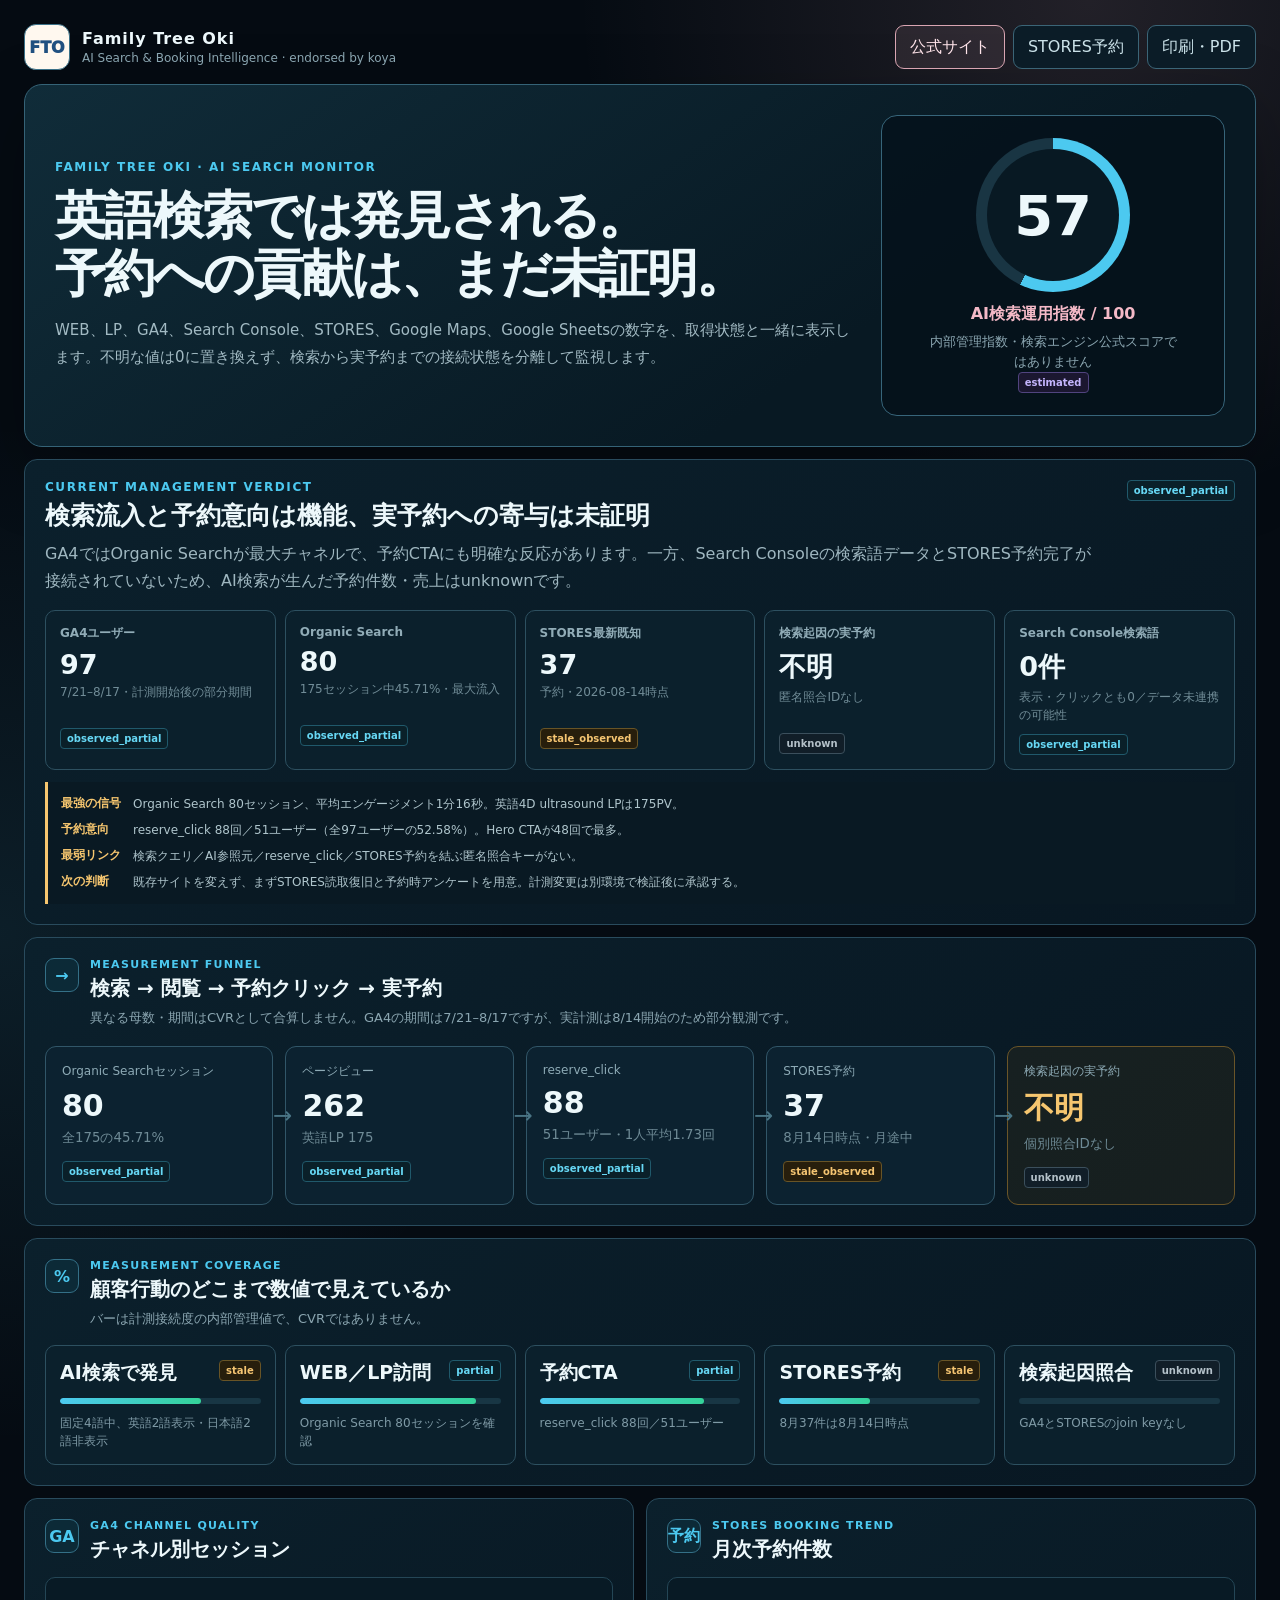
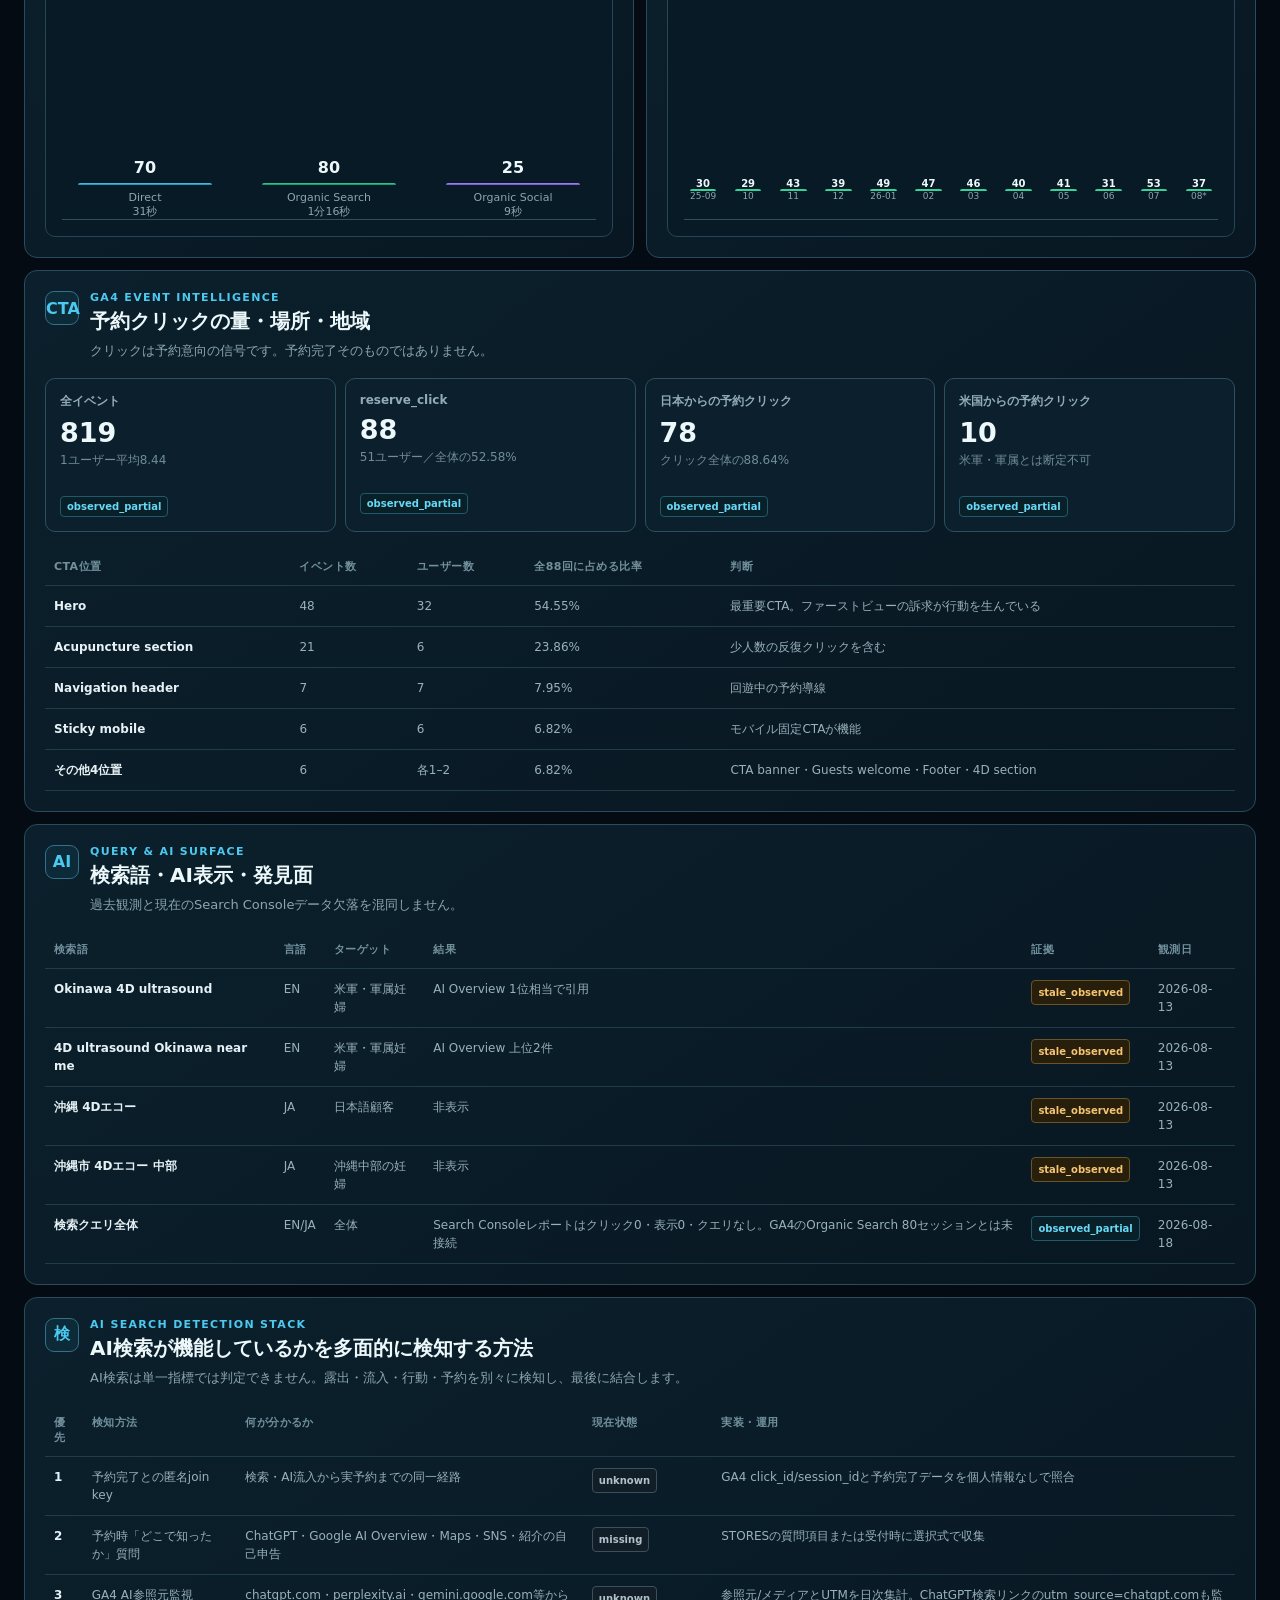
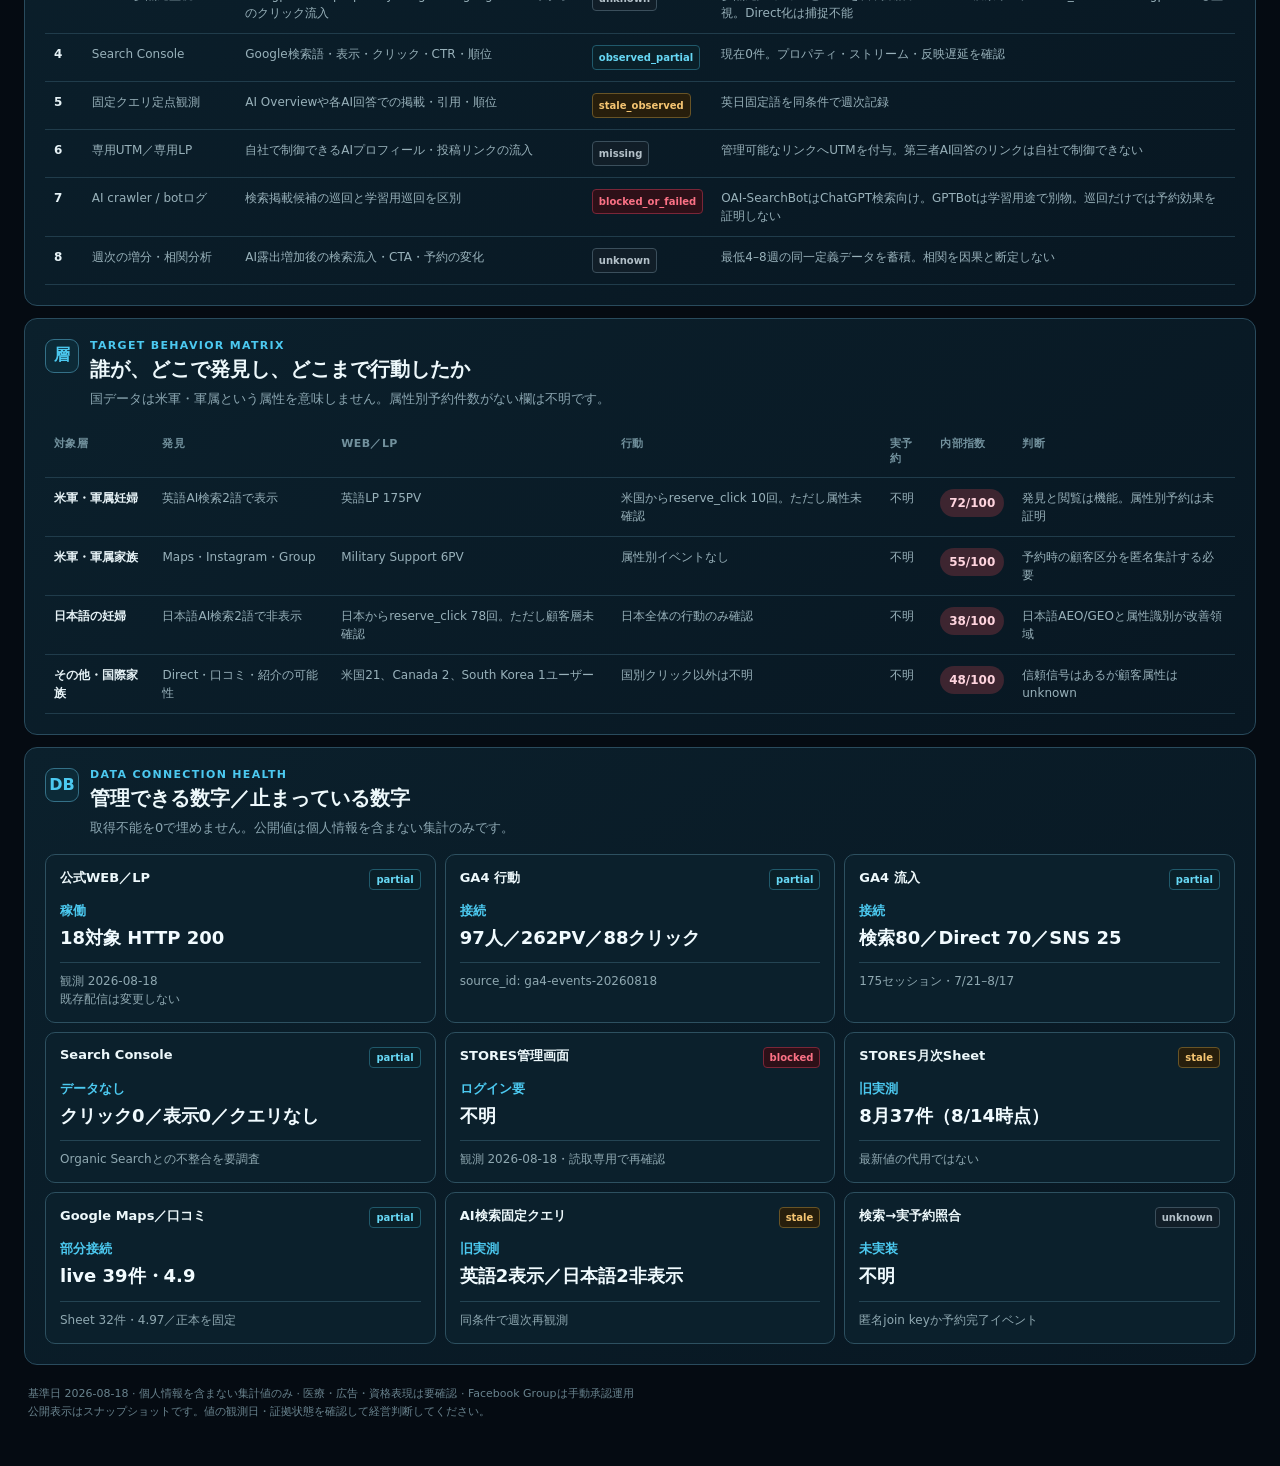
==== commit bb51c5ed: "Clarify AI search detection methods from official guidance" ====
--- a/familytreeoki-ai-search/index.html
+++ b/familytreeoki-ai-search/index.html
@@ -31,7 +31,7 @@
     <section class="charts"><article class="panel"><div class="section-head"><div class="icon">GA</div><div><small>GA4 CHANNEL QUALITY</small><h2>チャネル別セッション</h2></div></div><div class="chart"><div class="bars"><div class="bar"><b>70</b><i style="height:78%"></i><span>Direct<br>31秒</span></div><div class="bar"><b>80</b><i style="height:96%"></i><span>Organic Search<br>1分16秒</span></div><div class="bar"><b>25</b><i style="height:32%"></i><span>Organic Social<br>9秒</span></div></div></div></article><article class="panel"><div class="section-head"><div class="icon">予約</div><div><small>STORES BOOKING TREND</small><h2>月次予約件数</h2></div></div><div class="chart"><div class="trend"><div><b>30</b><i style="height:45%"></i><span>25-09</span></div><div><b>29</b><i style="height:43%"></i><span>10</span></div><div><b>43</b><i style="height:70%"></i><span>11</span></div><div><b>39</b><i style="height:62%"></i><span>12</span></div><div><b>49</b><i style="height:82%"></i><span>26-01</span></div><div><b>47</b><i style="height:77%"></i><span>02</span></div><div><b>46</b><i style="height:75%"></i><span>03</span></div><div><b>40</b><i style="height:64%"></i><span>04</span></div><div><b>41</b><i style="height:66%"></i><span>05</span></div><div><b>31</b><i style="height:47%"></i><span>06</span></div><div><b>53</b><i style="height:92%"></i><span>07</span></div><div><b>37</b><i style="height:58%"></i><span>08*</span></div></div></div></article></section>
     <section class="panel"><div class="section-head"><div class="icon">CTA</div><div><small>GA4 EVENT INTELLIGENCE</small><h2>予約クリックの量・場所・地域</h2><p>クリックは予約意向の信号です。予約完了そのものではありません。</p></div></div><div class="grid4"><article class="card"><span>全イベント</span><strong>819</strong><small>1ユーザー平均8.44</small><div class="e partial">observed_partial</div></article><article class="card"><span>reserve_click</span><strong>88</strong><small>51ユーザー／全体の52.58%</small><div class="e partial">observed_partial</div></article><article class="card"><span>日本からの予約クリック</span><strong>78</strong><small>クリック全体の88.64%</small><div class="e partial">observed_partial</div></article><article class="card"><span>米国からの予約クリック</span><strong>10</strong><small>米軍・軍属とは断定不可</small><div class="e partial">observed_partial</div></article></div><div class="table-wrap"><table><thead><tr><th>CTA位置</th><th>イベント数</th><th>ユーザー数</th><th>全88回に占める比率</th><th>判断</th></tr></thead><tbody><tr><td><strong>Hero</strong></td><td>48</td><td>32</td><td>54.55%</td><td>最重要CTA。ファーストビューの訴求が行動を生んでいる</td></tr><tr><td><strong>Acupuncture section</strong></td><td>21</td><td>6</td><td>23.86%</td><td>少人数の反復クリックを含む</td></tr><tr><td><strong>Navigation header</strong></td><td>7</td><td>7</td><td>7.95%</td><td>回遊中の予約導線</td></tr><tr><td><strong>Sticky mobile</strong></td><td>6</td><td>6</td><td>6.82%</td><td>モバイル固定CTAが機能</td></tr><tr><td><strong>その他4位置</strong></td><td>6</td><td>各1–2</td><td>6.82%</td><td>CTA banner・Guests welcome・Footer・4D section</td></tr></tbody></table></div></section>
     <section class="panel"><div class="section-head"><div class="icon">AI</div><div><small>QUERY &amp; AI SURFACE</small><h2>検索語・AI表示・発見面</h2><p>過去観測と現在のSearch Consoleデータ欠落を混同しません。</p></div></div><div class="table-wrap"><table><thead><tr><th>検索語</th><th>言語</th><th>ターゲット</th><th>結果</th><th>証拠</th><th>観測日</th></tr></thead><tbody><tr><td><strong>Okinawa 4D ultrasound</strong></td><td>EN</td><td>米軍・軍属妊婦</td><td>AI Overview 1位相当で引用</td><td><span class="e stale">stale_observed</span></td><td>2026-08-13</td></tr><tr><td><strong>4D ultrasound Okinawa near me</strong></td><td>EN</td><td>米軍・軍属妊婦</td><td>AI Overview 上位2件</td><td><span class="e stale">stale_observed</span></td><td>2026-08-13</td></tr><tr><td><strong>沖縄 4Dエコー</strong></td><td>JA</td><td>日本語顧客</td><td>非表示</td><td><span class="e stale">stale_observed</span></td><td>2026-08-13</td></tr><tr><td><strong>沖縄市 4Dエコー 中部</strong></td><td>JA</td><td>沖縄中部の妊婦</td><td>非表示</td><td><span class="e stale">stale_observed</span></td><td>2026-08-13</td></tr><tr><td><strong>検索クエリ全体</strong></td><td>EN/JA</td><td>全体</td><td>Search Consoleレポートはクリック0・表示0・クエリなし。GA4のOrganic Search 80セッションとは未接続</td><td><span class="e partial">observed_partial</span></td><td>2026-08-18</td></tr></tbody></table></div></section>
-    <section class="panel"><div class="section-head"><div class="icon">検</div><div><small>AI SEARCH DETECTION STACK</small><h2>AI検索が機能しているかを多面的に検知する方法</h2><p>AI検索は単一指標では判定できません。露出・流入・行動・予約を別々に検知し、最後に結合します。</p></div></div><div class="table-wrap"><table><thead><tr><th>優先</th><th>検知方法</th><th>何が分かるか</th><th>現在状態</th><th>実装・運用</th></tr></thead><tbody><tr><td><strong>1</strong></td><td>予約完了との匿名join key</td><td>検索・AI流入から実予約までの同一経路</td><td><span class="e unknown">unknown</span></td><td>GA4 click_id/session_idと予約完了データを個人情報なしで照合</td></tr><tr><td><strong>2</strong></td><td>予約時「どこで知ったか」質問</td><td>ChatGPT・Google AI Overview・Maps・SNS・紹介の自己申告</td><td><span class="e unknown">missing</span></td><td>STORESの質問項目または受付時に選択式で収集</td></tr><tr><td><strong>3</strong></td><td>GA4 AI参照元監視</td><td>chatgpt.com・perplexity.ai・gemini.google.com等からのクリック流入</td><td><span class="e unknown">unknown</span></td><td>参照元/メディアのAIドメイングループを日次集計。Direct化は捕捉不能</td></tr><tr><td><strong>4</strong></td><td>Search Console</td><td>Google検索語・表示・クリック・CTR・順位</td><td><span class="e partial">observed_partial</span></td><td>現在0件。プロパティ・ストリーム・反映遅延を確認</td></tr><tr><td><strong>5</strong></td><td>固定クエリ定点観測</td><td>AI Overviewや各AI回答での掲載・引用・順位</td><td><span class="e stale">stale_observed</span></td><td>英日固定語を同条件で週次記録</td></tr><tr><td><strong>6</strong></td><td>専用UTM／専用LP</td><td>自社で制御できるAIプロフィール・投稿リンクの流入</td><td><span class="e unknown">missing</span></td><td>utm_source=chatgpt等を管理。第三者のAI回答には付与できない</td></tr><tr><td><strong>7</strong></td><td>AI crawler / botログ</td><td>GPTBot・OAI-SearchBot・PerplexityBot等の発見・巡回</td><td><span class="e blocked">blocked_or_failed</span></td><td>GitHub Pagesのエッジログが見えず、予約効果の証明にもならない</td></tr><tr><td><strong>8</strong></td><td>週次の増分・相関分析</td><td>AI露出増加後の検索流入・CTA・予約の変化</td><td><span class="e unknown">unknown</span></td><td>最低4–8週の同一定義データを蓄積。相関を因果と断定しない</td></tr></tbody></table></div></section>
+    <section class="panel"><div class="section-head"><div class="icon">検</div><div><small>AI SEARCH DETECTION STACK</small><h2>AI検索が機能しているかを多面的に検知する方法</h2><p>AI検索は単一指標では判定できません。露出・流入・行動・予約を別々に検知し、最後に結合します。</p></div></div><div class="table-wrap"><table><thead><tr><th>優先</th><th>検知方法</th><th>何が分かるか</th><th>現在状態</th><th>実装・運用</th></tr></thead><tbody><tr><td><strong>1</strong></td><td>予約完了との匿名join key</td><td>検索・AI流入から実予約までの同一経路</td><td><span class="e unknown">unknown</span></td><td>GA4 click_id/session_idと予約完了データを個人情報なしで照合</td></tr><tr><td><strong>2</strong></td><td>予約時「どこで知ったか」質問</td><td>ChatGPT・Google AI Overview・Maps・SNS・紹介の自己申告</td><td><span class="e unknown">missing</span></td><td>STORESの質問項目または受付時に選択式で収集</td></tr><tr><td><strong>3</strong></td><td>GA4 AI参照元監視</td><td>chatgpt.com・perplexity.ai・gemini.google.com等からのクリック流入</td><td><span class="e unknown">unknown</span></td><td>参照元/メディアとUTMを日次集計。ChatGPT検索リンクのutm_source=chatgpt.comも監視。Direct化は捕捉不能</td></tr><tr><td><strong>4</strong></td><td>Search Console</td><td>Google検索語・表示・クリック・CTR・順位</td><td><span class="e partial">observed_partial</span></td><td>現在0件。プロパティ・ストリーム・反映遅延を確認</td></tr><tr><td><strong>5</strong></td><td>固定クエリ定点観測</td><td>AI Overviewや各AI回答での掲載・引用・順位</td><td><span class="e stale">stale_observed</span></td><td>英日固定語を同条件で週次記録</td></tr><tr><td><strong>6</strong></td><td>専用UTM／専用LP</td><td>自社で制御できるAIプロフィール・投稿リンクの流入</td><td><span class="e unknown">missing</span></td><td>管理可能なリンクへUTMを付与。第三者AI回答のリンクは自社で制御できない</td></tr><tr><td><strong>7</strong></td><td>AI crawler / botログ</td><td>検索掲載候補の巡回と学習用巡回を区別</td><td><span class="e blocked">blocked_or_failed</span></td><td>OAI-SearchBotはChatGPT検索向け。GPTBotは学習用途で別物。巡回だけでは予約効果を証明しない</td></tr><tr><td><strong>8</strong></td><td>週次の増分・相関分析</td><td>AI露出増加後の検索流入・CTA・予約の変化</td><td><span class="e unknown">unknown</span></td><td>最低4–8週の同一定義データを蓄積。相関を因果と断定しない</td></tr></tbody></table></div></section>
     <section class="panel"><div class="section-head"><div class="icon">層</div><div><small>TARGET BEHAVIOR MATRIX</small><h2>誰が、どこで発見し、どこまで行動したか</h2><p>国データは米軍・軍属という属性を意味しません。属性別予約件数がない欄は不明です。</p></div></div><div class="table-wrap"><table><thead><tr><th>対象層</th><th>発見</th><th>WEB／LP</th><th>行動</th><th>実予約</th><th>内部指数</th><th>判断</th></tr></thead><tbody><tr><td><strong>米軍・軍属妊婦</strong></td><td>英語AI検索2語で表示</td><td>英語LP 175PV</td><td>米国からreserve_click 10回。ただし属性未確認</td><td>不明</td><td><span class="pill">72/100</span></td><td>発見と閲覧は機能。属性別予約は未証明</td></tr><tr><td><strong>米軍・軍属家族</strong></td><td>Maps・Instagram・Group</td><td>Military Support 6PV</td><td>属性別イベントなし</td><td>不明</td><td><span class="pill">55/100</span></td><td>予約時の顧客区分を匿名集計する必要</td></tr><tr><td><strong>日本語の妊婦</strong></td><td>日本語AI検索2語で非表示</td><td>日本からreserve_click 78回。ただし顧客層未確認</td><td>日本全体の行動のみ確認</td><td>不明</td><td><span class="pill">38/100</span></td><td>日本語AEO/GEOと属性識別が改善領域</td></tr><tr><td><strong>その他・国際家族</strong></td><td>Direct・口コミ・紹介の可能性</td><td>米国21、Canada 2、South Korea 1ユーザー</td><td>国別クリック以外は不明</td><td>不明</td><td><span class="pill">48/100</span></td><td>信頼信号はあるが顧客属性はunknown</td></tr></tbody></table></div></section>
     <section class="panel connections"><div class="section-head"><div class="icon">DB</div><div><small>DATA CONNECTION HEALTH</small><h2>管理できる数字／止まっている数字</h2><p>取得不能を0で埋めません。公開値は個人情報を含まない集計のみです。</p></div></div><div class="grid3"><article class="card"><header><strong>公式WEB／LP</strong><span class="e partial">partial</span></header><h3>稼働</h3><p>18対象 HTTP 200</p><footer>観測 2026-08-18<br>既存配信は変更しない</footer></article><article class="card"><header><strong>GA4 行動</strong><span class="e partial">partial</span></header><h3>接続</h3><p>97人／262PV／88クリック</p><footer>source_id: ga4-events-20260818</footer></article><article class="card"><header><strong>GA4 流入</strong><span class="e partial">partial</span></header><h3>接続</h3><p>検索80／Direct 70／SNS 25</p><footer>175セッション・7/21–8/17</footer></article><article class="card"><header><strong>Search Console</strong><span class="e partial">partial</span></header><h3>データなし</h3><p>クリック0／表示0／クエリなし</p><footer>Organic Searchとの不整合を要調査</footer></article><article class="card"><header><strong>STORES管理画面</strong><span class="e blocked">blocked</span></header><h3>ログイン要</h3><p>不明</p><footer>観測 2026-08-18・読取専用で再確認</footer></article><article class="card"><header><strong>STORES月次Sheet</strong><span class="e stale">stale</span></header><h3>旧実測</h3><p>8月37件（8/14時点）</p><footer>最新値の代用ではない</footer></article><article class="card"><header><strong>Google Maps／口コミ</strong><span class="e partial">partial</span></header><h3>部分接続</h3><p>live 39件・4.9</p><footer>Sheet 32件・4.97／正本を固定</footer></article><article class="card"><header><strong>AI検索固定クエリ</strong><span class="e stale">stale</span></header><h3>旧実測</h3><p>英語2表示／日本語2非表示</p><footer>同条件で週次再観測</footer></article><article class="card"><header><strong>検索→実予約照合</strong><span class="e unknown">unknown</span></header><h3>未実装</h3><p>不明</p><footer>匿名join keyか予約完了イベント</footer></article></div></section>
     <footer class="foot">基準日 2026-08-18 · 個人情報を含まない集計値のみ · 医療・広告・資格表現は要確認 · Facebook Groupは手動承認運用<br>公開表示はスナップショットです。値の観測日・証拠状態を確認して経営判断してください。</footer>
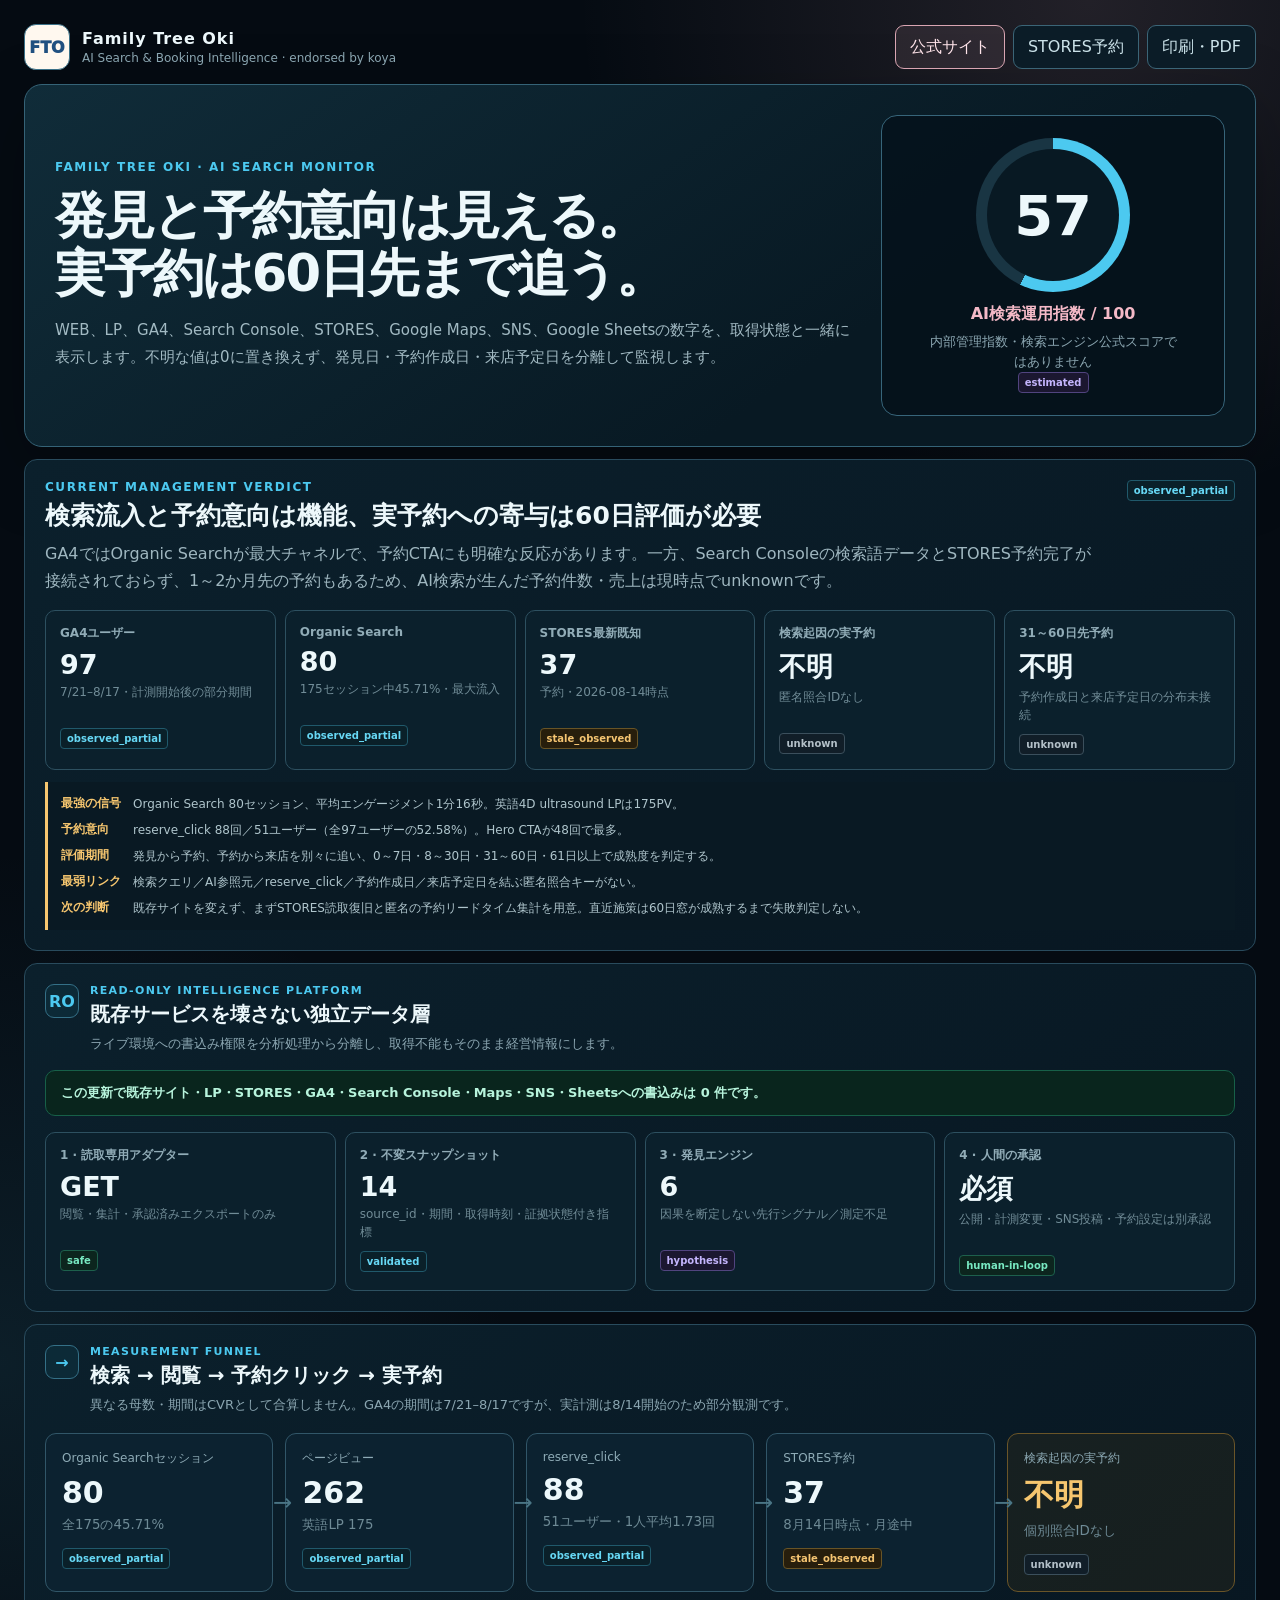
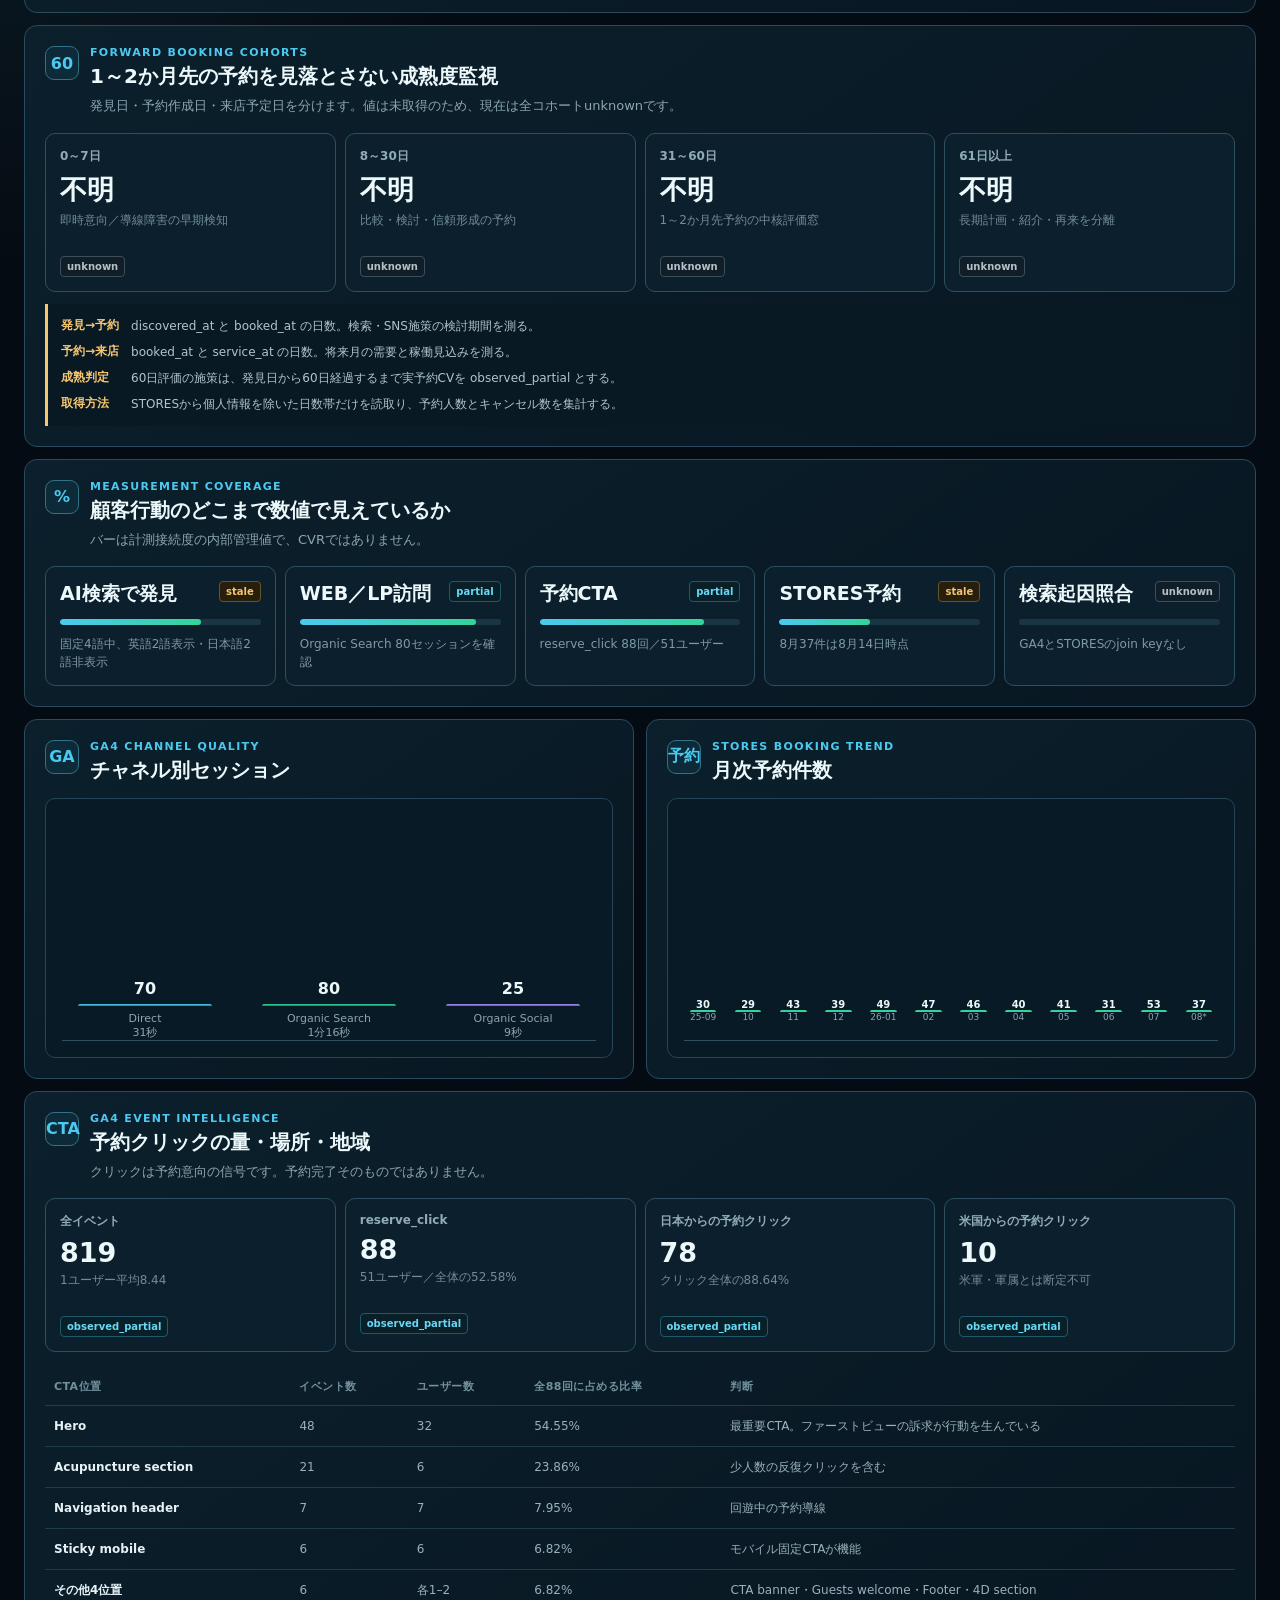
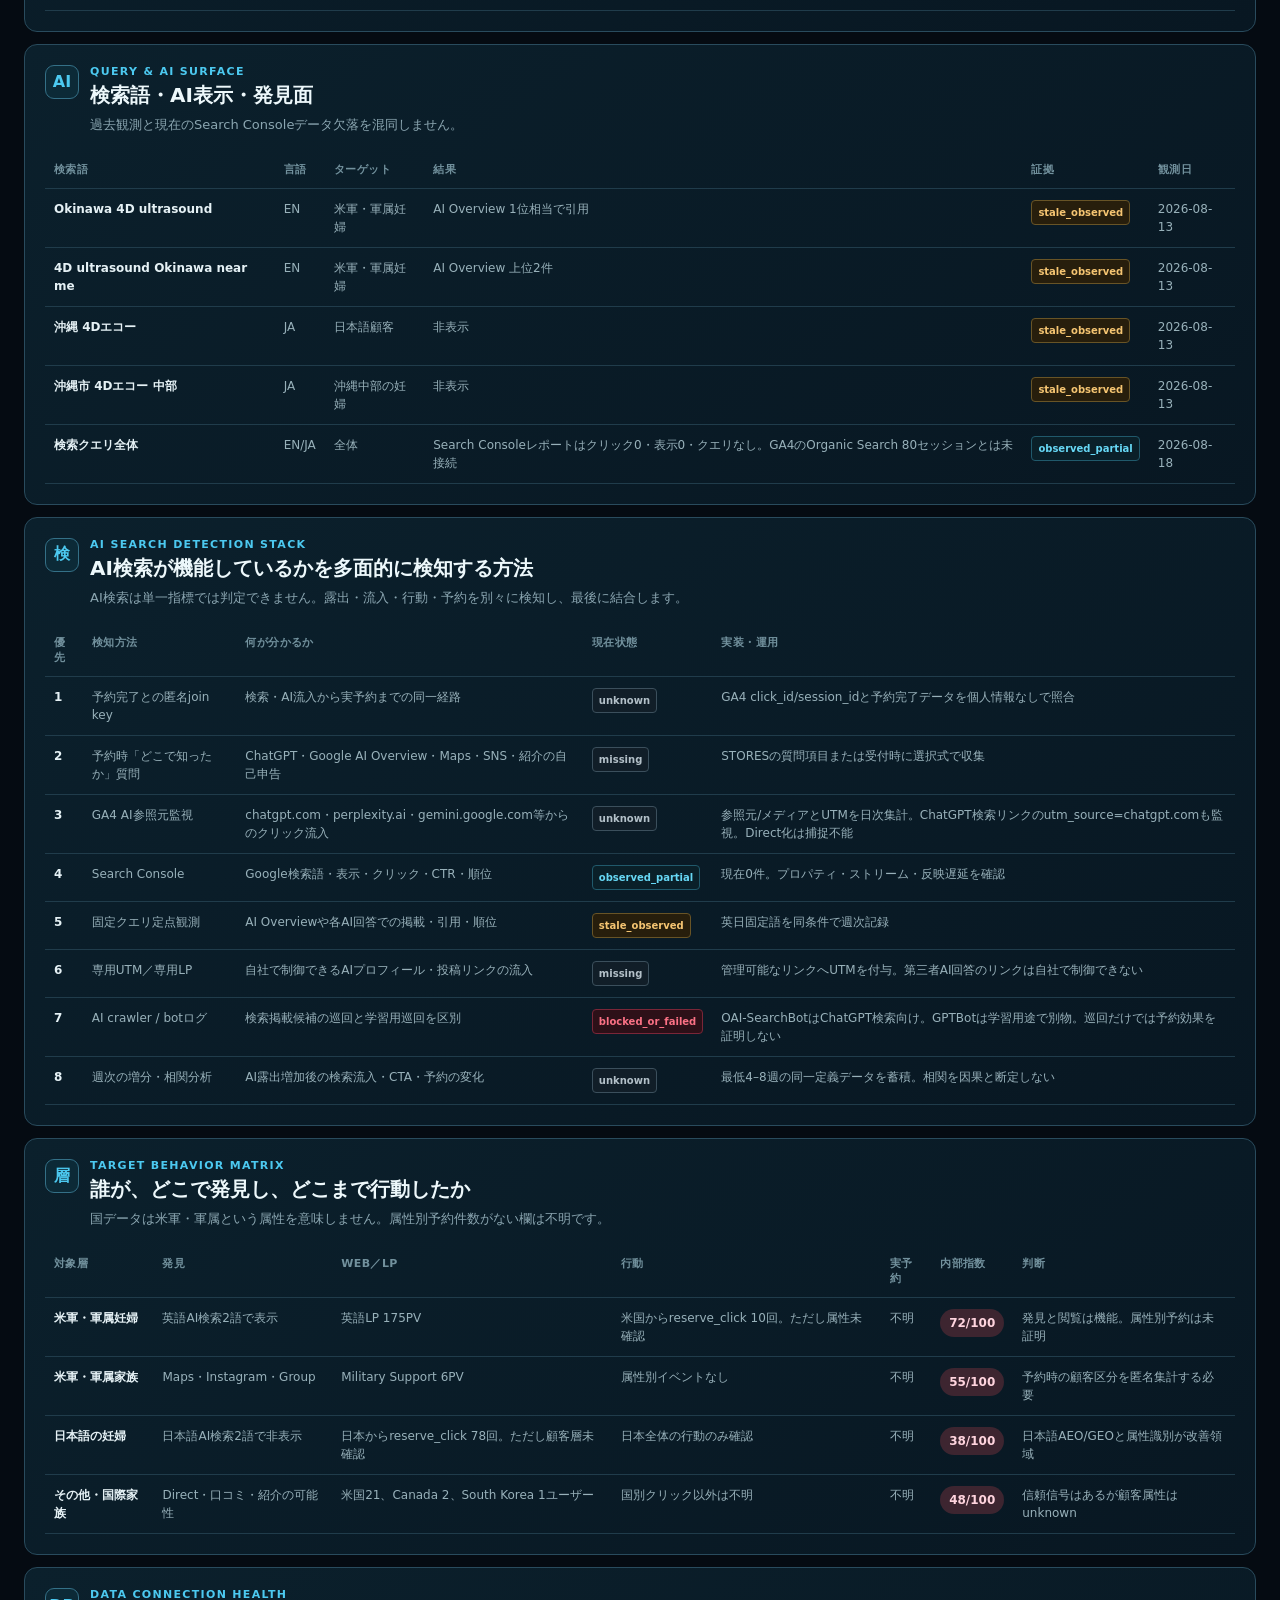
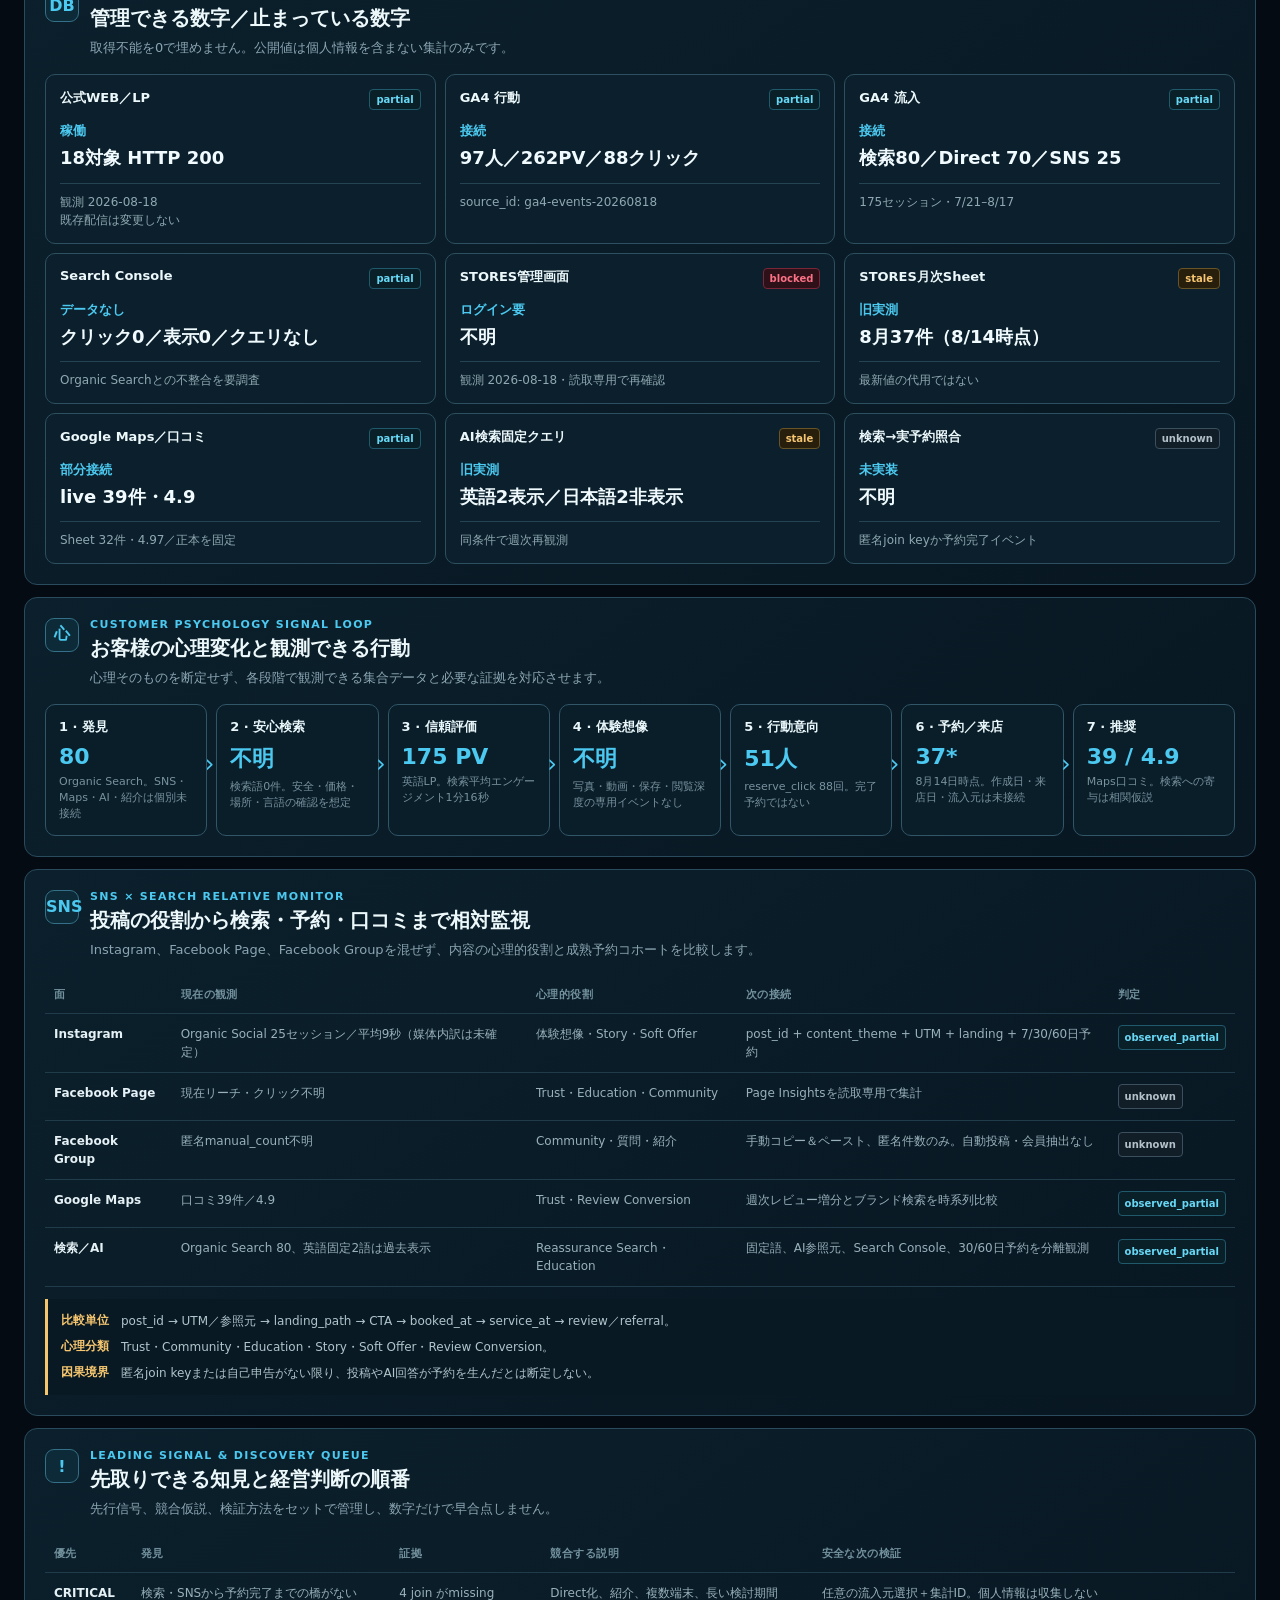
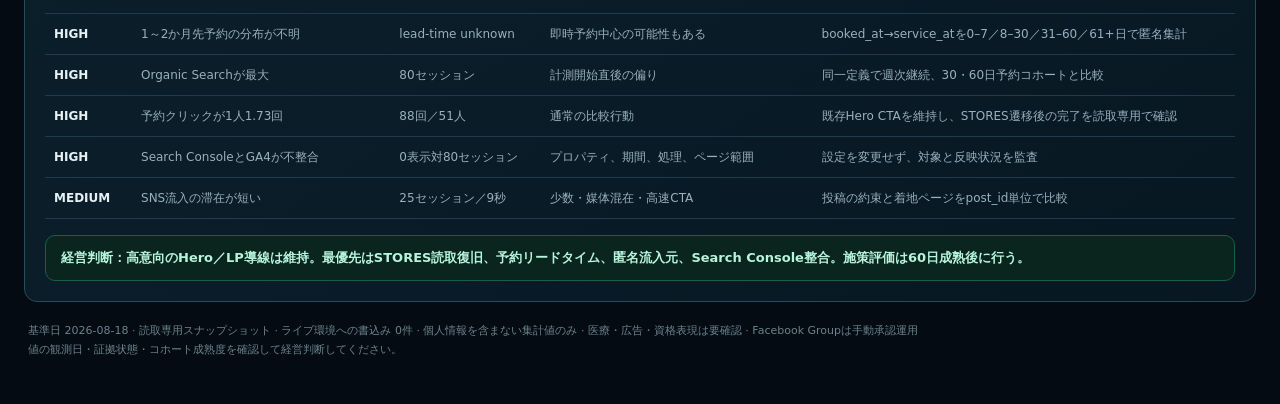
==== commit 27e805e4: "Update FamilyTreeOki AI search intelligence cohorts" ====
--- a/familytreeoki-ai-search/index.html
+++ b/familytreeoki-ai-search/index.html
@@ -15,18 +15,20 @@
     .verdict{display:flex;align-items:flex-start;justify-content:space-between;gap:20px}.verdict h2{margin:5px 0 8px;font-size:25px}.verdict p{max-width:1050px;margin:0;color:#9fb7c0;line-height:1.7}.grid5{margin-top:16px;display:grid;grid-template-columns:repeat(5,minmax(0,1fr));gap:9px}.grid4{margin-top:16px;display:grid;grid-template-columns:repeat(4,minmax(0,1fr));gap:9px}.grid3{margin-top:16px;display:grid;grid-template-columns:repeat(3,minmax(0,1fr));gap:9px}.card{min-width:0;padding:14px;border:1px solid #2d5060;border-radius:10px;background:var(--panel)}.card>span{display:block;color:#91acb7;font-size:12px;font-weight:800}.card>strong{display:block;margin-top:7px;font-size:27px;font-variant-numeric:tabular-nums}.card>small{display:block;min-height:34px;margin:4px 0 9px;color:#718c97;font-size:12px;line-height:1.45}.e{display:inline-flex;width:max-content;padding:4px 6px;border:1px solid #3b4f5c;border-radius:4px;background:#111e28;color:#a8b7c0;font-size:10px;font-weight:900}.observed{color:#78e9c2;border-color:#1d604c;background:#0c251e}.partial{color:#67d8f5;border-color:#20596b;background:#0a2029}.stale{color:#f5c572;border-color:#685426;background:#271e0c}.estimated{color:#c4b5fd;border-color:#51447f;background:#1b1730}.unknown{color:#b3c0c8}.blocked{color:#fb7185;border-color:#7a2638;background:#2d1018}
     .decision{margin-top:12px;padding:13px;display:grid;grid-template-columns:auto minmax(0,1fr);gap:8px 12px;border-left:3px solid var(--amber);background:#091923}.decision b{color:var(--amber);font-size:12px}.decision span{color:#afc5cc;font-size:12px;line-height:1.5}.funnel{margin-top:18px;display:grid;grid-template-columns:repeat(5,minmax(0,1fr));gap:12px}.stage{position:relative;min-height:150px;padding:16px;border:1px solid #315668;border-radius:11px;background:#0c2230}.stage:not(:last-child):after{content:"→";position:absolute;right:-20px;top:55px;color:#4a7585;font-size:23px;z-index:2}.stage span{display:block;color:#8eabb6;font-size:12px}.stage strong{display:block;margin-top:8px;font-size:30px}.stage small{display:block;margin:5px 0 12px;color:#6f8b96;line-height:1.5}.stage.last{border-color:#6a5528;background:rgb(73 54 20/22%)}.stage.last strong{color:var(--amber)}
     .meter{height:6px;margin-top:12px;overflow:hidden;border-radius:6px;background:#183644}.meter i{display:block;height:100%;border-radius:inherit;background:linear-gradient(90deg,var(--cyan),var(--teal))}.coverage .card header{display:flex;align-items:flex-start;justify-content:space-between;gap:8px}.coverage .card header strong{font-size:19px}.coverage .card p{margin:10px 0 0;color:#7f9aa6;font-size:12px;line-height:1.5}.charts{display:grid;grid-template-columns:1fr 1fr;gap:12px}.chart{height:260px;margin-top:14px;padding:16px;border:1px solid #244656;border-radius:10px;background:#081a25}.bars{height:100%;display:flex;align-items:end;justify-content:space-around;gap:18px;border-bottom:1px solid #31505f}.bar{width:25%;display:grid;align-content:end;justify-items:center;gap:6px;height:100%}.bar i{width:100%;min-height:2px;border-radius:7px 7px 0 0;background:linear-gradient(#4cc9f0,#247fa3)}.bar:nth-child(2) i{background:linear-gradient(#34d399,#16865f)}.bar:nth-child(3) i{background:linear-gradient(#a78bfa,#6b53bc)}.bar b{font-size:16px}.bar span{height:28px;color:var(--muted);font-size:11px;text-align:center}.trend{height:100%;display:flex;align-items:end;gap:7px;border-bottom:1px solid #31505f}.trend div{flex:1;display:grid;align-content:end;justify-items:center;height:100%}.trend i{width:70%;min-height:2px;border-radius:5px 5px 0 0;background:var(--teal)}.trend b{font-size:10px}.trend span{height:28px;color:var(--muted);font-size:9px}
-    .table-wrap{margin-top:16px;overflow:auto}table{width:100%;min-width:920px;border-collapse:collapse}th,td{padding:11px 9px;border-bottom:1px solid #203c4b;text-align:left;vertical-align:top}th{color:#72919d;font-size:11px;letter-spacing:.04em}td{color:#98b1ba;font-size:12px;line-height:1.5}td strong{color:#e5f1f5}.pill{display:inline-flex;padding:5px 9px;border-radius:999px;background:#3d2530;color:#ffd4de;font-weight:900}.connections .card header{display:flex;justify-content:space-between;gap:8px}.connections .card header strong{font-size:13px}.connections .card h3{margin:12px 0 5px;color:var(--cyan);font-size:13px}.connections .card p{margin:0;color:#f1fbff;font-size:18px;font-weight:800;line-height:1.4}.connections .card footer{margin-top:12px;padding-top:9px;border-top:1px solid #244453;color:#8fa8b1;font-size:12px;line-height:1.5}.foot{padding:20px 4px;color:#69838e;font-size:11px;line-height:1.7}.print-note{display:none}
-    @media(max-width:1150px){.grid5{grid-template-columns:repeat(3,1fr)}.grid4{grid-template-columns:repeat(2,1fr)}.funnel{grid-template-columns:repeat(2,1fr)}.stage:after{display:none}}
-    @media(max-width:760px){.shell{padding:10px}.top,.verdict{display:grid}.hero,.charts{grid-template-columns:1fr}.hero{padding:22px}.grid5,.grid4,.grid3,.funnel{grid-template-columns:1fr}.decision{grid-template-columns:1fr}.top-actions{width:100%}.button{flex:1;justify-content:center}.score{min-height:220px}.panel{padding:15px}.chart{height:230px}.brand small{font-size:11px}}
+    .table-wrap{margin-top:16px;overflow:auto}table{width:100%;min-width:920px;border-collapse:collapse}th,td{padding:11px 9px;border-bottom:1px solid #203c4b;text-align:left;vertical-align:top}th{color:#72919d;font-size:11px;letter-spacing:.04em}td{color:#98b1ba;font-size:12px;line-height:1.5}td strong{color:#e5f1f5}.pill{display:inline-flex;padding:5px 9px;border-radius:999px;background:#3d2530;color:#ffd4de;font-weight:900}.boundary{margin-top:16px;padding:13px 15px;border:1px solid #176048;border-radius:10px;background:#09251d;color:#b7f4dc;font-size:13px;font-weight:800}.flow{margin-top:16px;display:grid;grid-template-columns:repeat(7,minmax(0,1fr));gap:9px}.flow article{position:relative;min-height:126px;padding:13px;border:1px solid #315668;border-radius:10px;background:#0a1e2a}.flow article:not(:last-child):after{content:"›";position:absolute;right:-8px;top:45px;z-index:2;color:var(--cyan);font-size:24px}.flow b{display:block;color:#eaf7fa;font-size:13px}.flow strong{display:block;margin:8px 0 5px;color:var(--cyan);font-size:22px}.flow small{display:block;color:#78939d;font-size:11px;line-height:1.45}.connections .card header{display:flex;justify-content:space-between;gap:8px}.connections .card header strong{font-size:13px}.connections .card h3{margin:12px 0 5px;color:var(--cyan);font-size:13px}.connections .card p{margin:0;color:#f1fbff;font-size:18px;font-weight:800;line-height:1.4}.connections .card footer{margin-top:12px;padding-top:9px;border-top:1px solid #244453;color:#8fa8b1;font-size:12px;line-height:1.5}.foot{padding:20px 4px;color:#69838e;font-size:11px;line-height:1.7}.print-note{display:none}
+    @media(max-width:1150px){.grid5{grid-template-columns:repeat(3,1fr)}.grid4{grid-template-columns:repeat(2,1fr)}.funnel,.flow{grid-template-columns:repeat(2,1fr)}.stage:after,.flow article:after{display:none}}
+    @media(max-width:760px){.shell{padding:10px}.top,.verdict{display:grid}.hero,.charts{grid-template-columns:1fr}.hero{padding:22px}.grid5,.grid4,.grid3,.funnel,.flow{grid-template-columns:1fr}.decision{grid-template-columns:1fr}.top-actions{width:100%}.button{flex:1;justify-content:center}.score{min-height:220px}.panel{padding:15px}.chart{height:230px}.brand small{font-size:11px}}
     @media print{body{background:#fff;color:#17232b}.top-actions{display:none}.panel,.hero,.card,.chart,.score,.stage{break-inside:avoid;background:#fff;color:#17232b;box-shadow:none}.hero h1,.card>strong,.stage strong,.connections .card p{color:#17232b}.print-note{display:block}}
   </style>
 </head>
 <body>
   <main class="shell">
     <header class="top"><div class="brand"><div class="mark">FTO</div><div><b>Family Tree Oki</b><small>AI Search &amp; Booking Intelligence · endorsed by koya</small></div></div><div class="top-actions"><a class="button primary" href="https://familytreeoki.com/military-family-support/" target="_blank" rel="noreferrer">公式サイト</a><a class="button" href="https://familytree-oki.stores.jp/reserve/familytree_oki/1516927#pageContent" target="_blank" rel="noreferrer">STORES予約</a><button class="button" onclick="window.print()">印刷・PDF</button></div></header>
-    <section class="hero"><div><div class="eyebrow">FAMILY TREE OKI · AI SEARCH MONITOR</div><h1>英語検索では発見される。<br>予約への貢献は、まだ未証明。</h1><p>WEB、LP、GA4、Search Console、STORES、Google Maps、Google Sheetsの数字を、取得状態と一緒に表示します。不明な値は0に置き換えず、検索から実予約までの接続状態を分離して監視します。</p></div><aside class="score"><div class="ring"><strong>57</strong></div><span>AI検索運用指数 / 100</span><small>内部管理指数・検索エンジン公式スコアではありません</small><div class="e estimated">estimated</div></aside></section>
-    <section class="panel"><div class="verdict"><div><div class="eyebrow">CURRENT MANAGEMENT VERDICT</div><h2>検索流入と予約意向は機能、実予約への寄与は未証明</h2><p>GA4ではOrganic Searchが最大チャネルで、予約CTAにも明確な反応があります。一方、Search Consoleの検索語データとSTORES予約完了が接続されていないため、AI検索が生んだ予約件数・売上はunknownです。</p></div><div class="e partial">observed_partial</div></div><div class="grid5"><article class="card"><span>GA4ユーザー</span><strong>97</strong><small>7/21–8/17・計測開始後の部分期間</small><div class="e partial">observed_partial</div></article><article class="card"><span>Organic Search</span><strong>80</strong><small>175セッション中45.71%・最大流入</small><div class="e partial">observed_partial</div></article><article class="card"><span>STORES最新既知</span><strong>37</strong><small>予約・2026-08-14時点</small><div class="e stale">stale_observed</div></article><article class="card"><span>検索起因の実予約</span><strong>不明</strong><small>匿名照合IDなし</small><div class="e unknown">unknown</div></article><article class="card"><span>Search Console検索語</span><strong>0件</strong><small>表示・クリックとも0／データ未連携の可能性</small><div class="e partial">observed_partial</div></article></div><div class="decision"><b>最強の信号</b><span>Organic Search 80セッション、平均エンゲージメント1分16秒。英語4D ultrasound LPは175PV。</span><b>予約意向</b><span>reserve_click 88回／51ユーザー（全97ユーザーの52.58%）。Hero CTAが48回で最多。</span><b>最弱リンク</b><span>検索クエリ／AI参照元／reserve_click／STORES予約を結ぶ匿名照合キーがない。</span><b>次の判断</b><span>既存サイトを変えず、まずSTORES読取復旧と予約時アンケートを用意。計測変更は別環境で検証後に承認する。</span></div></section>
+    <section class="hero"><div><div class="eyebrow">FAMILY TREE OKI · AI SEARCH MONITOR</div><h1>発見と予約意向は見える。<br>実予約は60日先まで追う。</h1><p>WEB、LP、GA4、Search Console、STORES、Google Maps、SNS、Google Sheetsの数字を、取得状態と一緒に表示します。不明な値は0に置き換えず、発見日・予約作成日・来店予定日を分離して監視します。</p></div><aside class="score"><div class="ring"><strong>57</strong></div><span>AI検索運用指数 / 100</span><small>内部管理指数・検索エンジン公式スコアではありません</small><div class="e estimated">estimated</div></aside></section>
+    <section class="panel"><div class="verdict"><div><div class="eyebrow">CURRENT MANAGEMENT VERDICT</div><h2>検索流入と予約意向は機能、実予約への寄与は60日評価が必要</h2><p>GA4ではOrganic Searchが最大チャネルで、予約CTAにも明確な反応があります。一方、Search Consoleの検索語データとSTORES予約完了が接続されておらず、1～2か月先の予約もあるため、AI検索が生んだ予約件数・売上は現時点でunknownです。</p></div><div class="e partial">observed_partial</div></div><div class="grid5"><article class="card"><span>GA4ユーザー</span><strong>97</strong><small>7/21–8/17・計測開始後の部分期間</small><div class="e partial">observed_partial</div></article><article class="card"><span>Organic Search</span><strong>80</strong><small>175セッション中45.71%・最大流入</small><div class="e partial">observed_partial</div></article><article class="card"><span>STORES最新既知</span><strong>37</strong><small>予約・2026-08-14時点</small><div class="e stale">stale_observed</div></article><article class="card"><span>検索起因の実予約</span><strong>不明</strong><small>匿名照合IDなし</small><div class="e unknown">unknown</div></article><article class="card"><span>31～60日先予約</span><strong>不明</strong><small>予約作成日と来店予定日の分布未接続</small><div class="e unknown">unknown</div></article></div><div class="decision"><b>最強の信号</b><span>Organic Search 80セッション、平均エンゲージメント1分16秒。英語4D ultrasound LPは175PV。</span><b>予約意向</b><span>reserve_click 88回／51ユーザー（全97ユーザーの52.58%）。Hero CTAが48回で最多。</span><b>評価期間</b><span>発見から予約、予約から来店を別々に追い、0～7日・8～30日・31～60日・61日以上で成熟度を判定する。</span><b>最弱リンク</b><span>検索クエリ／AI参照元／reserve_click／予約作成日／来店予定日を結ぶ匿名照合キーがない。</span><b>次の判断</b><span>既存サイトを変えず、まずSTORES読取復旧と匿名の予約リードタイム集計を用意。直近施策は60日窓が成熟するまで失敗判定しない。</span></div></section>
+    <section class="panel"><div class="section-head"><div class="icon">RO</div><div><small>READ-ONLY INTELLIGENCE PLATFORM</small><h2>既存サービスを壊さない独立データ層</h2><p>ライブ環境への書込み権限を分析処理から分離し、取得不能もそのまま経営情報にします。</p></div></div><div class="boundary">この更新で既存サイト・LP・STORES・GA4・Search Console・Maps・SNS・Sheetsへの書込みは 0 件です。</div><div class="grid4"><article class="card"><span>1 · 読取専用アダプター</span><strong>GET</strong><small>閲覧・集計・承認済みエクスポートのみ</small><div class="e observed">safe</div></article><article class="card"><span>2 · 不変スナップショット</span><strong>14</strong><small>source_id・期間・取得時刻・証拠状態付き指標</small><div class="e partial">validated</div></article><article class="card"><span>3 · 発見エンジン</span><strong>6</strong><small>因果を断定しない先行シグナル／測定不足</small><div class="e estimated">hypothesis</div></article><article class="card"><span>4 · 人間の承認</span><strong>必須</strong><small>公開・計測変更・SNS投稿・予約設定は別承認</small><div class="e observed">human-in-loop</div></article></div></section>
     <section class="panel"><div class="section-head"><div class="icon">→</div><div><small>MEASUREMENT FUNNEL</small><h2>検索 → 閲覧 → 予約クリック → 実予約</h2><p>異なる母数・期間はCVRとして合算しません。GA4の期間は7/21–8/17ですが、実計測は8/14開始のため部分観測です。</p></div></div><div class="funnel"><article class="stage"><span>Organic Searchセッション</span><strong>80</strong><small>全175の45.71%</small><div class="e partial">observed_partial</div></article><article class="stage"><span>ページビュー</span><strong>262</strong><small>英語LP 175</small><div class="e partial">observed_partial</div></article><article class="stage"><span>reserve_click</span><strong>88</strong><small>51ユーザー・1人平均1.73回</small><div class="e partial">observed_partial</div></article><article class="stage"><span>STORES予約</span><strong>37</strong><small>8月14日時点・月途中</small><div class="e stale">stale_observed</div></article><article class="stage last"><span>検索起因の実予約</span><strong>不明</strong><small>個別照合IDなし</small><div class="e unknown">unknown</div></article></div></section>
+    <section class="panel"><div class="section-head"><div class="icon">60</div><div><small>FORWARD BOOKING COHORTS</small><h2>1～2か月先の予約を見落とさない成熟度監視</h2><p>発見日・予約作成日・来店予定日を分けます。値は未取得のため、現在は全コホートunknownです。</p></div></div><div class="grid4"><article class="card"><span>0～7日</span><strong>不明</strong><small>即時意向／導線障害の早期検知</small><div class="e unknown">unknown</div></article><article class="card"><span>8～30日</span><strong>不明</strong><small>比較・検討・信頼形成の予約</small><div class="e unknown">unknown</div></article><article class="card"><span>31～60日</span><strong>不明</strong><small>1～2か月先予約の中核評価窓</small><div class="e unknown">unknown</div></article><article class="card"><span>61日以上</span><strong>不明</strong><small>長期計画・紹介・再来を分離</small><div class="e unknown">unknown</div></article></div><div class="decision"><b>発見→予約</b><span>discovered_at と booked_at の日数。検索・SNS施策の検討期間を測る。</span><b>予約→来店</b><span>booked_at と service_at の日数。将来月の需要と稼働見込みを測る。</span><b>成熟判定</b><span>60日評価の施策は、発見日から60日経過するまで実予約CVを observed_partial とする。</span><b>取得方法</b><span>STORESから個人情報を除いた日数帯だけを読取り、予約人数とキャンセル数を集計する。</span></div></section>
     <section class="panel coverage"><div class="section-head"><div class="icon">%</div><div><small>MEASUREMENT COVERAGE</small><h2>顧客行動のどこまで数値で見えているか</h2><p>バーは計測接続度の内部管理値で、CVRではありません。</p></div></div><div class="grid5"><article class="card"><header><strong>AI検索で発見</strong><div class="e stale">stale</div></header><div class="meter"><i style="width:70%"></i></div><p>固定4語中、英語2語表示・日本語2語非表示</p></article><article class="card"><header><strong>WEB／LP訪問</strong><div class="e partial">partial</div></header><div class="meter"><i style="width:88%"></i></div><p>Organic Search 80セッションを確認</p></article><article class="card"><header><strong>予約CTA</strong><div class="e partial">partial</div></header><div class="meter"><i style="width:82%"></i></div><p>reserve_click 88回／51ユーザー</p></article><article class="card"><header><strong>STORES予約</strong><div class="e stale">stale</div></header><div class="meter"><i style="width:45%"></i></div><p>8月37件は8月14日時点</p></article><article class="card"><header><strong>検索起因照合</strong><div class="e unknown">unknown</div></header><div class="meter"><i style="width:0%"></i></div><p>GA4とSTORESのjoin keyなし</p></article></div></section>
     <section class="charts"><article class="panel"><div class="section-head"><div class="icon">GA</div><div><small>GA4 CHANNEL QUALITY</small><h2>チャネル別セッション</h2></div></div><div class="chart"><div class="bars"><div class="bar"><b>70</b><i style="height:78%"></i><span>Direct<br>31秒</span></div><div class="bar"><b>80</b><i style="height:96%"></i><span>Organic Search<br>1分16秒</span></div><div class="bar"><b>25</b><i style="height:32%"></i><span>Organic Social<br>9秒</span></div></div></div></article><article class="panel"><div class="section-head"><div class="icon">予約</div><div><small>STORES BOOKING TREND</small><h2>月次予約件数</h2></div></div><div class="chart"><div class="trend"><div><b>30</b><i style="height:45%"></i><span>25-09</span></div><div><b>29</b><i style="height:43%"></i><span>10</span></div><div><b>43</b><i style="height:70%"></i><span>11</span></div><div><b>39</b><i style="height:62%"></i><span>12</span></div><div><b>49</b><i style="height:82%"></i><span>26-01</span></div><div><b>47</b><i style="height:77%"></i><span>02</span></div><div><b>46</b><i style="height:75%"></i><span>03</span></div><div><b>40</b><i style="height:64%"></i><span>04</span></div><div><b>41</b><i style="height:66%"></i><span>05</span></div><div><b>31</b><i style="height:47%"></i><span>06</span></div><div><b>53</b><i style="height:92%"></i><span>07</span></div><div><b>37</b><i style="height:58%"></i><span>08*</span></div></div></div></article></section>
     <section class="panel"><div class="section-head"><div class="icon">CTA</div><div><small>GA4 EVENT INTELLIGENCE</small><h2>予約クリックの量・場所・地域</h2><p>クリックは予約意向の信号です。予約完了そのものではありません。</p></div></div><div class="grid4"><article class="card"><span>全イベント</span><strong>819</strong><small>1ユーザー平均8.44</small><div class="e partial">observed_partial</div></article><article class="card"><span>reserve_click</span><strong>88</strong><small>51ユーザー／全体の52.58%</small><div class="e partial">observed_partial</div></article><article class="card"><span>日本からの予約クリック</span><strong>78</strong><small>クリック全体の88.64%</small><div class="e partial">observed_partial</div></article><article class="card"><span>米国からの予約クリック</span><strong>10</strong><small>米軍・軍属とは断定不可</small><div class="e partial">observed_partial</div></article></div><div class="table-wrap"><table><thead><tr><th>CTA位置</th><th>イベント数</th><th>ユーザー数</th><th>全88回に占める比率</th><th>判断</th></tr></thead><tbody><tr><td><strong>Hero</strong></td><td>48</td><td>32</td><td>54.55%</td><td>最重要CTA。ファーストビューの訴求が行動を生んでいる</td></tr><tr><td><strong>Acupuncture section</strong></td><td>21</td><td>6</td><td>23.86%</td><td>少人数の反復クリックを含む</td></tr><tr><td><strong>Navigation header</strong></td><td>7</td><td>7</td><td>7.95%</td><td>回遊中の予約導線</td></tr><tr><td><strong>Sticky mobile</strong></td><td>6</td><td>6</td><td>6.82%</td><td>モバイル固定CTAが機能</td></tr><tr><td><strong>その他4位置</strong></td><td>6</td><td>各1–2</td><td>6.82%</td><td>CTA banner・Guests welcome・Footer・4D section</td></tr></tbody></table></div></section>
@@ -34,7 +36,10 @@
     <section class="panel"><div class="section-head"><div class="icon">検</div><div><small>AI SEARCH DETECTION STACK</small><h2>AI検索が機能しているかを多面的に検知する方法</h2><p>AI検索は単一指標では判定できません。露出・流入・行動・予約を別々に検知し、最後に結合します。</p></div></div><div class="table-wrap"><table><thead><tr><th>優先</th><th>検知方法</th><th>何が分かるか</th><th>現在状態</th><th>実装・運用</th></tr></thead><tbody><tr><td><strong>1</strong></td><td>予約完了との匿名join key</td><td>検索・AI流入から実予約までの同一経路</td><td><span class="e unknown">unknown</span></td><td>GA4 click_id/session_idと予約完了データを個人情報なしで照合</td></tr><tr><td><strong>2</strong></td><td>予約時「どこで知ったか」質問</td><td>ChatGPT・Google AI Overview・Maps・SNS・紹介の自己申告</td><td><span class="e unknown">missing</span></td><td>STORESの質問項目または受付時に選択式で収集</td></tr><tr><td><strong>3</strong></td><td>GA4 AI参照元監視</td><td>chatgpt.com・perplexity.ai・gemini.google.com等からのクリック流入</td><td><span class="e unknown">unknown</span></td><td>参照元/メディアとUTMを日次集計。ChatGPT検索リンクのutm_source=chatgpt.comも監視。Direct化は捕捉不能</td></tr><tr><td><strong>4</strong></td><td>Search Console</td><td>Google検索語・表示・クリック・CTR・順位</td><td><span class="e partial">observed_partial</span></td><td>現在0件。プロパティ・ストリーム・反映遅延を確認</td></tr><tr><td><strong>5</strong></td><td>固定クエリ定点観測</td><td>AI Overviewや各AI回答での掲載・引用・順位</td><td><span class="e stale">stale_observed</span></td><td>英日固定語を同条件で週次記録</td></tr><tr><td><strong>6</strong></td><td>専用UTM／専用LP</td><td>自社で制御できるAIプロフィール・投稿リンクの流入</td><td><span class="e unknown">missing</span></td><td>管理可能なリンクへUTMを付与。第三者AI回答のリンクは自社で制御できない</td></tr><tr><td><strong>7</strong></td><td>AI crawler / botログ</td><td>検索掲載候補の巡回と学習用巡回を区別</td><td><span class="e blocked">blocked_or_failed</span></td><td>OAI-SearchBotはChatGPT検索向け。GPTBotは学習用途で別物。巡回だけでは予約効果を証明しない</td></tr><tr><td><strong>8</strong></td><td>週次の増分・相関分析</td><td>AI露出増加後の検索流入・CTA・予約の変化</td><td><span class="e unknown">unknown</span></td><td>最低4–8週の同一定義データを蓄積。相関を因果と断定しない</td></tr></tbody></table></div></section>
     <section class="panel"><div class="section-head"><div class="icon">層</div><div><small>TARGET BEHAVIOR MATRIX</small><h2>誰が、どこで発見し、どこまで行動したか</h2><p>国データは米軍・軍属という属性を意味しません。属性別予約件数がない欄は不明です。</p></div></div><div class="table-wrap"><table><thead><tr><th>対象層</th><th>発見</th><th>WEB／LP</th><th>行動</th><th>実予約</th><th>内部指数</th><th>判断</th></tr></thead><tbody><tr><td><strong>米軍・軍属妊婦</strong></td><td>英語AI検索2語で表示</td><td>英語LP 175PV</td><td>米国からreserve_click 10回。ただし属性未確認</td><td>不明</td><td><span class="pill">72/100</span></td><td>発見と閲覧は機能。属性別予約は未証明</td></tr><tr><td><strong>米軍・軍属家族</strong></td><td>Maps・Instagram・Group</td><td>Military Support 6PV</td><td>属性別イベントなし</td><td>不明</td><td><span class="pill">55/100</span></td><td>予約時の顧客区分を匿名集計する必要</td></tr><tr><td><strong>日本語の妊婦</strong></td><td>日本語AI検索2語で非表示</td><td>日本からreserve_click 78回。ただし顧客層未確認</td><td>日本全体の行動のみ確認</td><td>不明</td><td><span class="pill">38/100</span></td><td>日本語AEO/GEOと属性識別が改善領域</td></tr><tr><td><strong>その他・国際家族</strong></td><td>Direct・口コミ・紹介の可能性</td><td>米国21、Canada 2、South Korea 1ユーザー</td><td>国別クリック以外は不明</td><td>不明</td><td><span class="pill">48/100</span></td><td>信頼信号はあるが顧客属性はunknown</td></tr></tbody></table></div></section>
     <section class="panel connections"><div class="section-head"><div class="icon">DB</div><div><small>DATA CONNECTION HEALTH</small><h2>管理できる数字／止まっている数字</h2><p>取得不能を0で埋めません。公開値は個人情報を含まない集計のみです。</p></div></div><div class="grid3"><article class="card"><header><strong>公式WEB／LP</strong><span class="e partial">partial</span></header><h3>稼働</h3><p>18対象 HTTP 200</p><footer>観測 2026-08-18<br>既存配信は変更しない</footer></article><article class="card"><header><strong>GA4 行動</strong><span class="e partial">partial</span></header><h3>接続</h3><p>97人／262PV／88クリック</p><footer>source_id: ga4-events-20260818</footer></article><article class="card"><header><strong>GA4 流入</strong><span class="e partial">partial</span></header><h3>接続</h3><p>検索80／Direct 70／SNS 25</p><footer>175セッション・7/21–8/17</footer></article><article class="card"><header><strong>Search Console</strong><span class="e partial">partial</span></header><h3>データなし</h3><p>クリック0／表示0／クエリなし</p><footer>Organic Searchとの不整合を要調査</footer></article><article class="card"><header><strong>STORES管理画面</strong><span class="e blocked">blocked</span></header><h3>ログイン要</h3><p>不明</p><footer>観測 2026-08-18・読取専用で再確認</footer></article><article class="card"><header><strong>STORES月次Sheet</strong><span class="e stale">stale</span></header><h3>旧実測</h3><p>8月37件（8/14時点）</p><footer>最新値の代用ではない</footer></article><article class="card"><header><strong>Google Maps／口コミ</strong><span class="e partial">partial</span></header><h3>部分接続</h3><p>live 39件・4.9</p><footer>Sheet 32件・4.97／正本を固定</footer></article><article class="card"><header><strong>AI検索固定クエリ</strong><span class="e stale">stale</span></header><h3>旧実測</h3><p>英語2表示／日本語2非表示</p><footer>同条件で週次再観測</footer></article><article class="card"><header><strong>検索→実予約照合</strong><span class="e unknown">unknown</span></header><h3>未実装</h3><p>不明</p><footer>匿名join keyか予約完了イベント</footer></article></div></section>
-    <footer class="foot">基準日 2026-08-18 · 個人情報を含まない集計値のみ · 医療・広告・資格表現は要確認 · Facebook Groupは手動承認運用<br>公開表示はスナップショットです。値の観測日・証拠状態を確認して経営判断してください。</footer>
+    <section class="panel"><div class="section-head"><div class="icon">心</div><div><small>CUSTOMER PSYCHOLOGY SIGNAL LOOP</small><h2>お客様の心理変化と観測できる行動</h2><p>心理そのものを断定せず、各段階で観測できる集合データと必要な証拠を対応させます。</p></div></div><div class="flow"><article><b>1 · 発見</b><strong>80</strong><small>Organic Search。SNS・Maps・AI・紹介は個別未接続</small></article><article><b>2 · 安心検索</b><strong>不明</strong><small>検索語0件。安全・価格・場所・言語の確認を想定</small></article><article><b>3 · 信頼評価</b><strong>175 PV</strong><small>英語LP。検索平均エンゲージメント1分16秒</small></article><article><b>4 · 体験想像</b><strong>不明</strong><small>写真・動画・保存・閲覧深度の専用イベントなし</small></article><article><b>5 · 行動意向</b><strong>51人</strong><small>reserve_click 88回。完了予約ではない</small></article><article><b>6 · 予約／来店</b><strong>37*</strong><small>8月14日時点。作成日・来店日・流入元は未接続</small></article><article><b>7 · 推奨</b><strong>39 / 4.9</strong><small>Maps口コミ。検索への寄与は相関仮説</small></article></div></section>
+    <section class="panel"><div class="section-head"><div class="icon">SNS</div><div><small>SNS × SEARCH RELATIVE MONITOR</small><h2>投稿の役割から検索・予約・口コミまで相対監視</h2><p>Instagram、Facebook Page、Facebook Groupを混ぜず、内容の心理的役割と成熟予約コホートを比較します。</p></div></div><div class="table-wrap"><table><thead><tr><th>面</th><th>現在の観測</th><th>心理的役割</th><th>次の接続</th><th>判定</th></tr></thead><tbody><tr><td><strong>Instagram</strong></td><td>Organic Social 25セッション／平均9秒（媒体内訳は未確定）</td><td>体験想像・Story・Soft Offer</td><td>post_id + content_theme + UTM + landing + 7/30/60日予約</td><td><span class="e partial">observed_partial</span></td></tr><tr><td><strong>Facebook Page</strong></td><td>現在リーチ・クリック不明</td><td>Trust・Education・Community</td><td>Page Insightsを読取専用で集計</td><td><span class="e unknown">unknown</span></td></tr><tr><td><strong>Facebook Group</strong></td><td>匿名manual_count不明</td><td>Community・質問・紹介</td><td>手動コピー＆ペースト、匿名件数のみ。自動投稿・会員抽出なし</td><td><span class="e unknown">unknown</span></td></tr><tr><td><strong>Google Maps</strong></td><td>口コミ39件／4.9</td><td>Trust・Review Conversion</td><td>週次レビュー増分とブランド検索を時系列比較</td><td><span class="e partial">observed_partial</span></td></tr><tr><td><strong>検索／AI</strong></td><td>Organic Search 80、英語固定2語は過去表示</td><td>Reassurance Search・Education</td><td>固定語、AI参照元、Search Console、30/60日予約を分離観測</td><td><span class="e partial">observed_partial</span></td></tr></tbody></table></div><div class="decision"><b>比較単位</b><span>post_id → UTM／参照元 → landing_path → CTA → booked_at → service_at → review／referral。</span><b>心理分類</b><span>Trust・Community・Education・Story・Soft Offer・Review Conversion。</span><b>因果境界</b><span>匿名join keyまたは自己申告がない限り、投稿やAI回答が予約を生んだとは断定しない。</span></div></section>
+    <section class="panel"><div class="section-head"><div class="icon">!</div><div><small>LEADING SIGNAL &amp; DISCOVERY QUEUE</small><h2>先取りできる知見と経営判断の順番</h2><p>先行信号、競合仮説、検証方法をセットで管理し、数字だけで早合点しません。</p></div></div><div class="table-wrap"><table><thead><tr><th>優先</th><th>発見</th><th>証拠</th><th>競合する説明</th><th>安全な次の検証</th></tr></thead><tbody><tr><td><strong>CRITICAL</strong></td><td>検索・SNSから予約完了までの橋がない</td><td>4 join がmissing</td><td>Direct化、紹介、複数端末、長い検討期間</td><td>任意の流入元選択＋集計ID。個人情報は収集しない</td></tr><tr><td><strong>HIGH</strong></td><td>1～2か月先予約の分布が不明</td><td>lead-time unknown</td><td>即時予約中心の可能性もある</td><td>booked_at→service_atを0–7／8–30／31–60／61+日で匿名集計</td></tr><tr><td><strong>HIGH</strong></td><td>Organic Searchが最大</td><td>80セッション</td><td>計測開始直後の偏り</td><td>同一定義で週次継続、30・60日予約コホートと比較</td></tr><tr><td><strong>HIGH</strong></td><td>予約クリックが1人1.73回</td><td>88回／51人</td><td>通常の比較行動</td><td>既存Hero CTAを維持し、STORES遷移後の完了を読取専用で確認</td></tr><tr><td><strong>HIGH</strong></td><td>Search ConsoleとGA4が不整合</td><td>0表示対80セッション</td><td>プロパティ、期間、処理、ページ範囲</td><td>設定を変更せず、対象と反映状況を監査</td></tr><tr><td><strong>MEDIUM</strong></td><td>SNS流入の滞在が短い</td><td>25セッション／9秒</td><td>少数・媒体混在・高速CTA</td><td>投稿の約束と着地ページをpost_id単位で比較</td></tr></tbody></table></div><div class="boundary">経営判断：高意向のHero／LP導線は維持。最優先はSTORES読取復旧、予約リードタイム、匿名流入元、Search Console整合。施策評価は60日成熟後に行う。</div></section>
+    <footer class="foot">基準日 2026-08-18 · 読取専用スナップショット · ライブ環境への書込み 0件 · 個人情報を含まない集計値のみ · 医療・広告・資格表現は要確認 · Facebook Groupは手動承認運用<br>値の観測日・証拠状態・コホート成熟度を確認して経営判断してください。</footer>
   </main>
 </body>
 </html>
